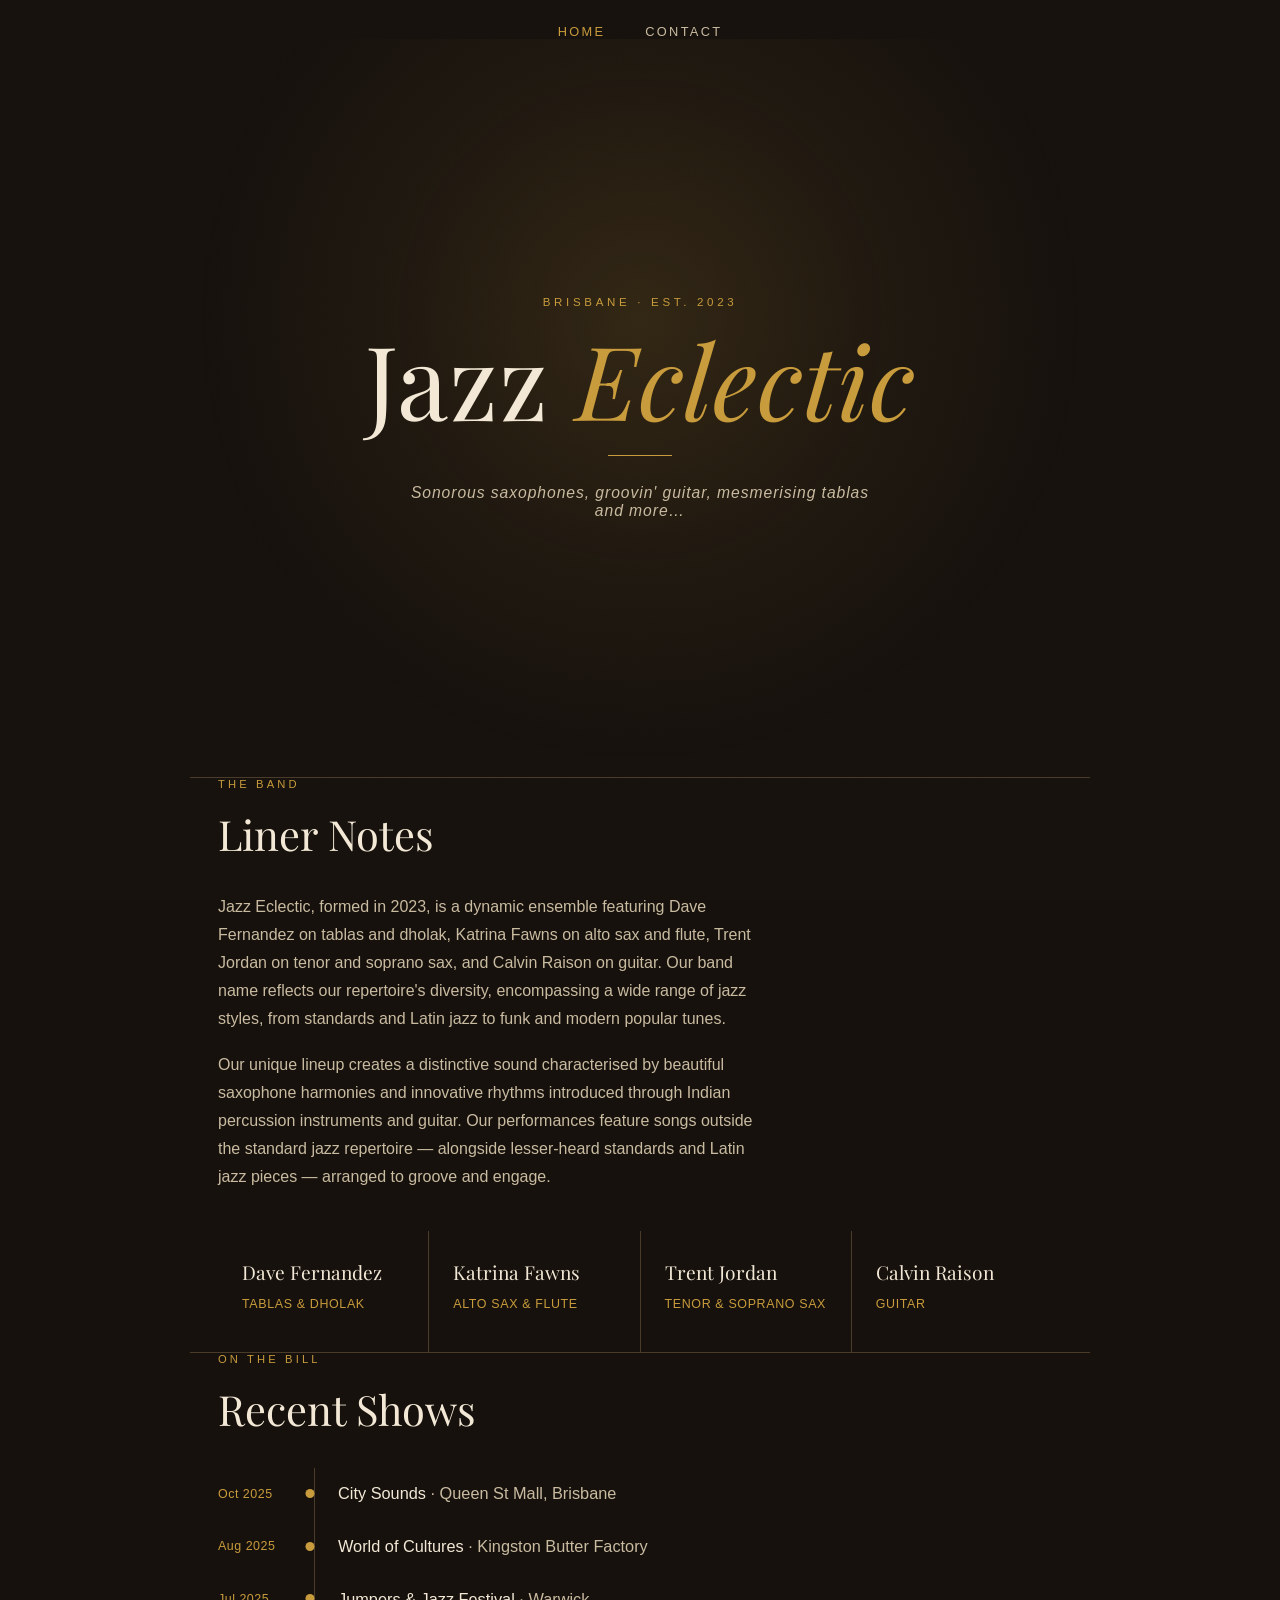
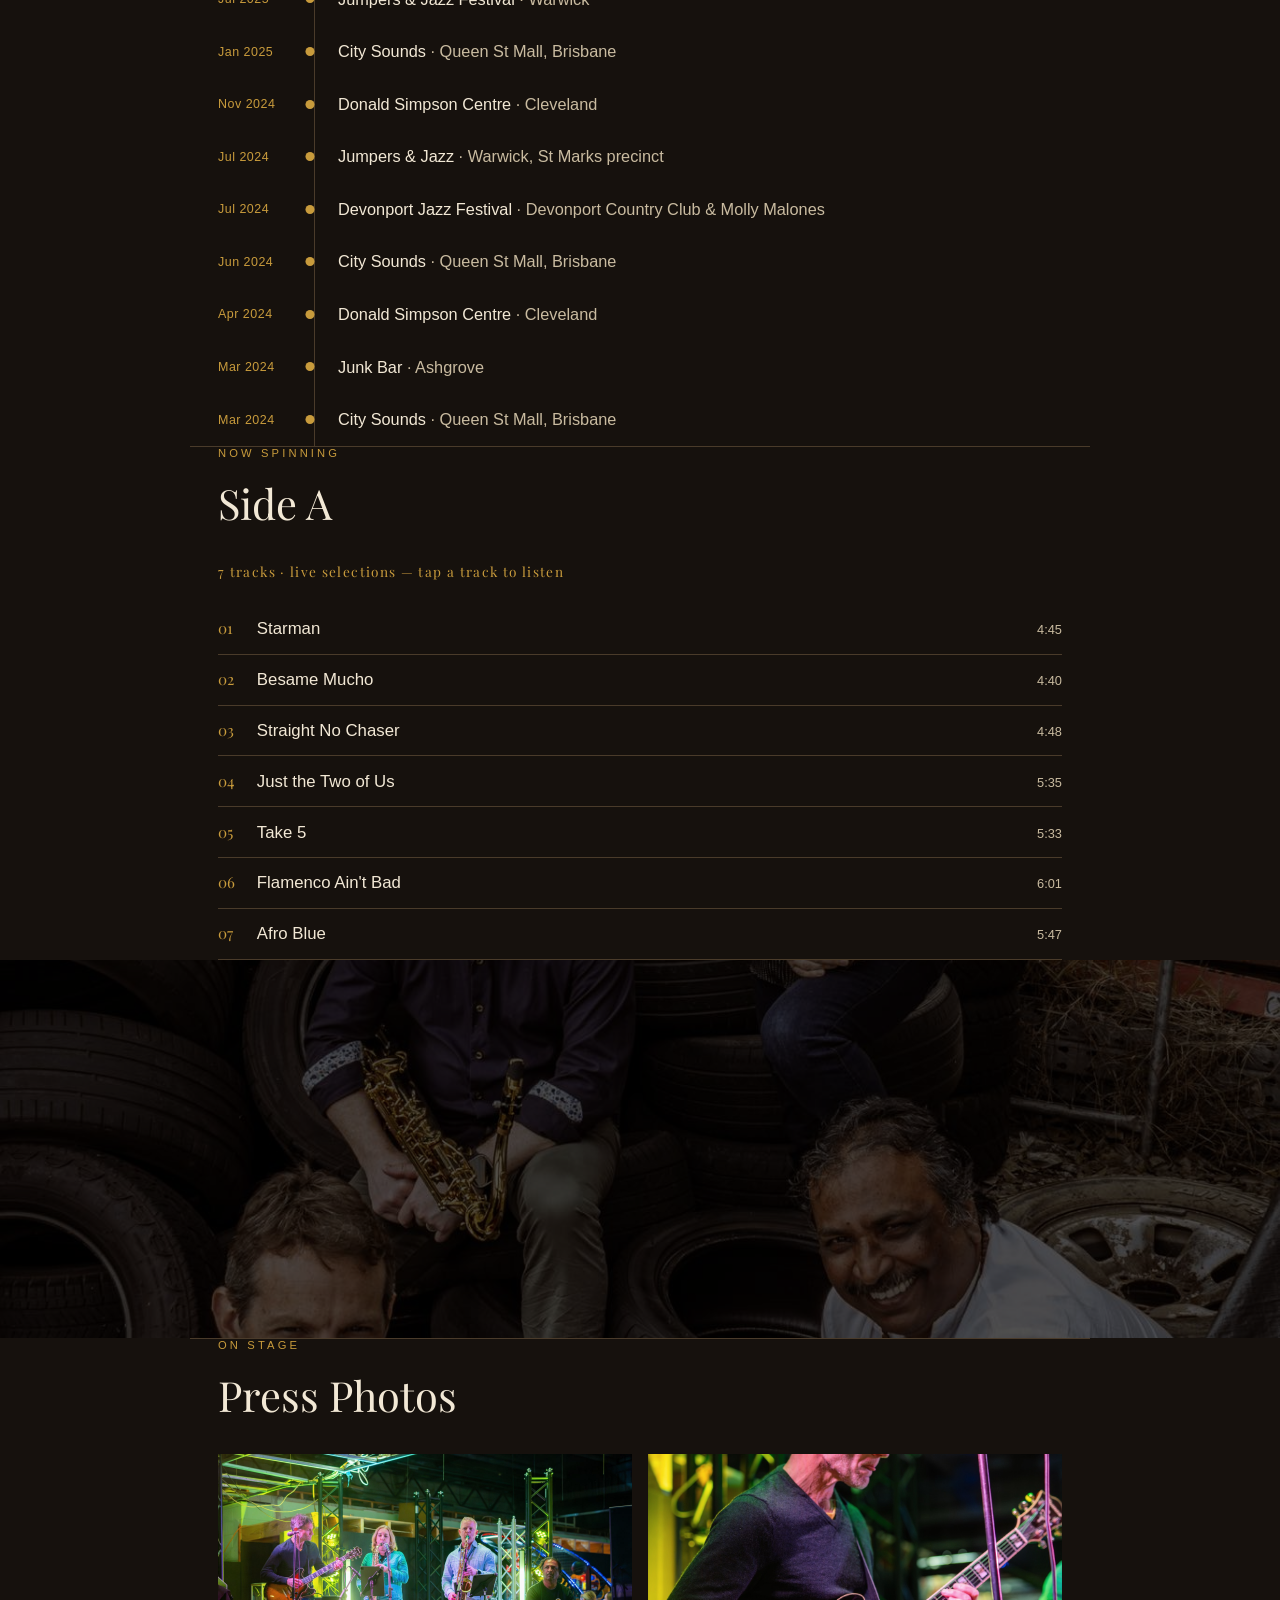
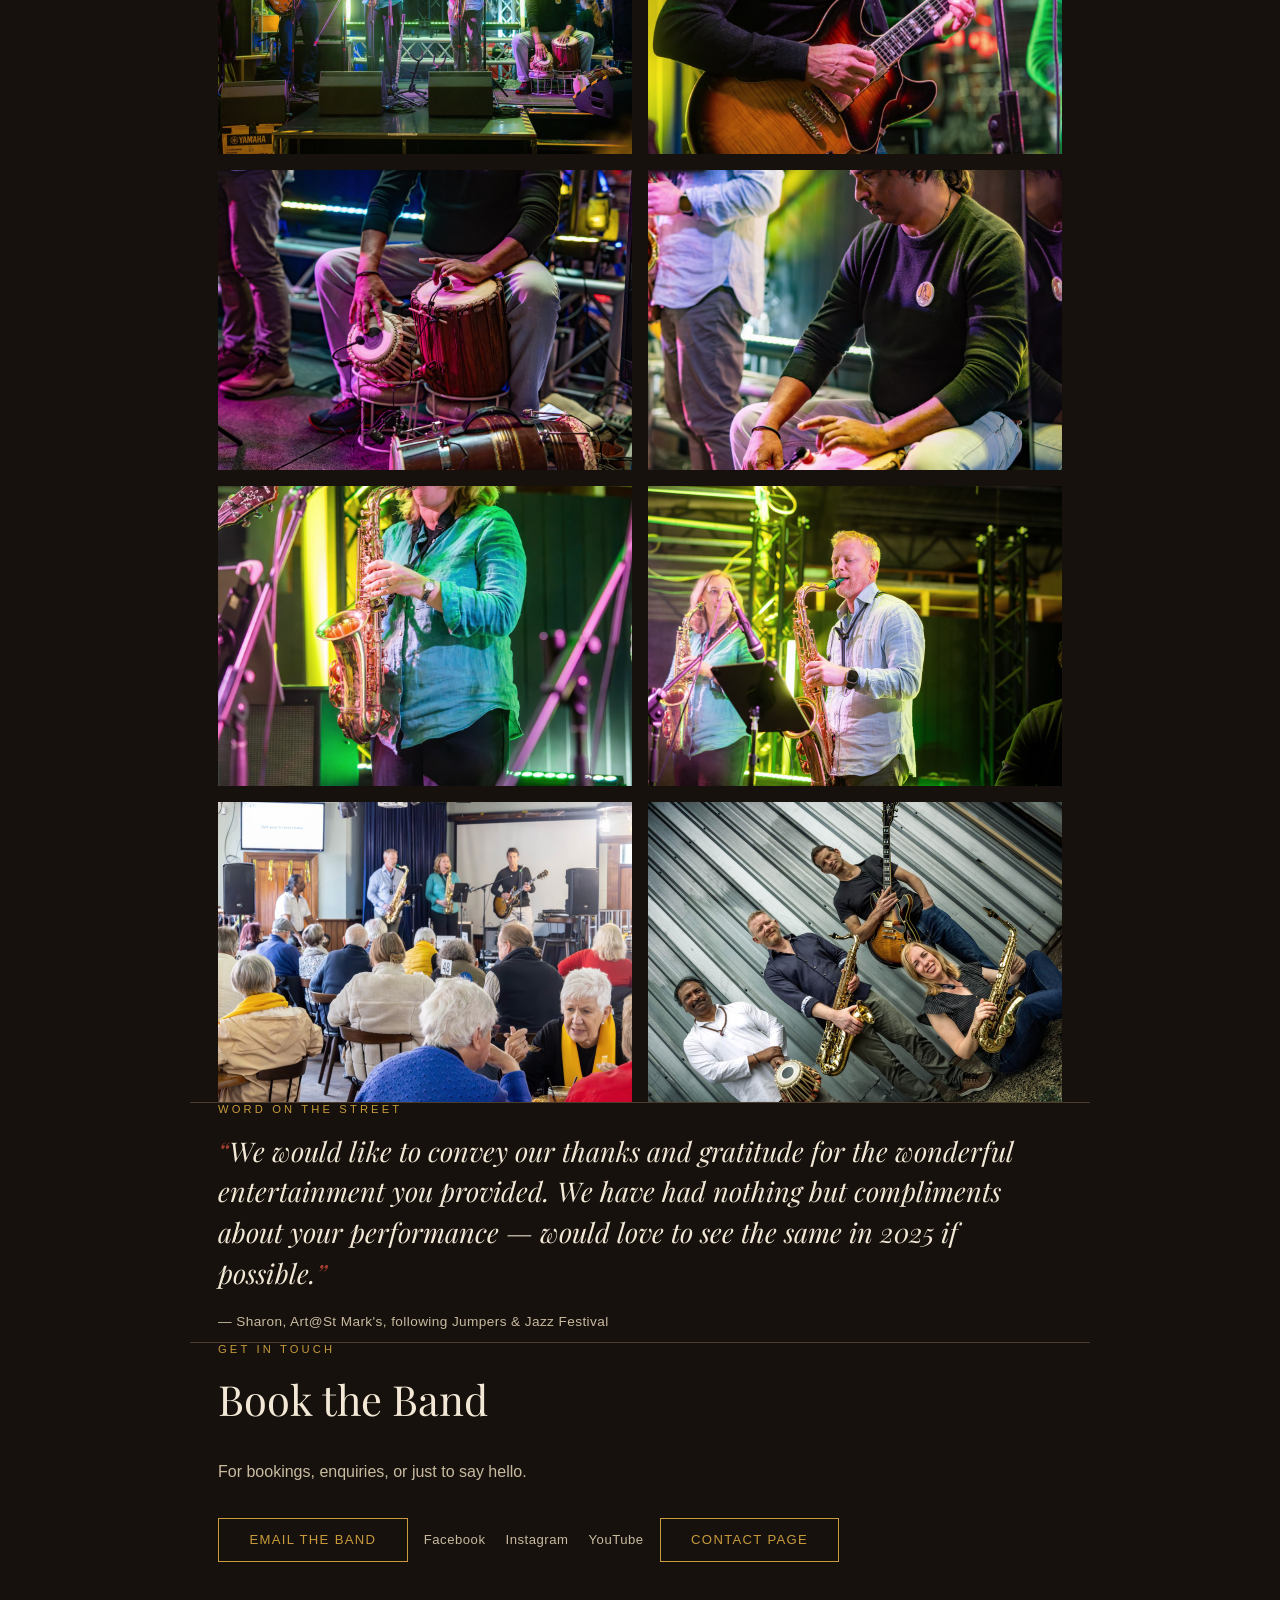
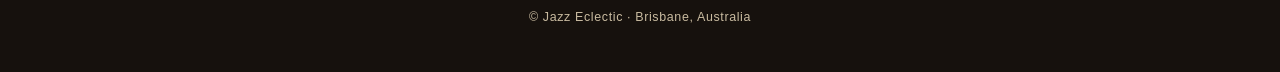
==== index.html @ 42c7739a "feat: meta description, Open Graph, twitter card, MusicGroup JSON-LD" ====
<!DOCTYPE html>
<html lang="en">
<head>
  <meta charset="UTF-8">
  <meta name="viewport" content="width=device-width, initial-scale=1">
  <title>Jazz Eclectic — Brisbane jazz quartet</title>
  <meta name="description" content="Jazz Eclectic is a Brisbane jazz quartet — saxophones, guitar, tablas and dholak — playing standards, Latin jazz, funk and modern tunes. Book the band for your venue or event.">
  <link rel="canonical" href="https://jazzeclectic.com/">
  <meta property="og:type" content="website">
  <meta property="og:site_name" content="Jazz Eclectic">
  <meta property="og:title" content="Jazz Eclectic — Brisbane jazz quartet">
  <meta property="og:description" content="Sonorous saxophones, groovin' guitar, mesmerising tablas and more. Standards, Latin jazz, funk and modern tunes — live in Brisbane.">
  <meta property="og:url" content="https://jazzeclectic.com/">
  <meta property="og:image" content="https://jazzeclectic.com/images/og-image.jpg">
  <meta property="og:image:width" content="1200">
  <meta property="og:image:height" content="630">
  <meta name="twitter:card" content="summary_large_image">
  <link rel="stylesheet" href="css/fonts.css">
  <link rel="stylesheet" href="css/main.css">
  <link rel="icon" href="images/favicon.svg" type="image/svg+xml">
  <script type="application/ld+json">
{
  "@context": "https://schema.org",
  "@type": "MusicGroup",
  "name": "Jazz Eclectic",
  "url": "https://jazzeclectic.com/",
  "image": "https://jazzeclectic.com/images/og-image.jpg",
  "genre": ["Jazz", "Latin Jazz", "Funk"],
  "foundingDate": "2023",
  "foundingLocation": { "@type": "Place", "name": "Brisbane, Australia" },
  "email": "jazzeclectics@gmail.com",
  "member": [
    { "@type": "Person", "name": "Dave Fernandez",  "description": "Tablas and dholak" },
    { "@type": "Person", "name": "Katrina Fawns",   "description": "Alto sax and flute" },
    { "@type": "Person", "name": "Trent Jordan",    "description": "Tenor and soprano sax" },
    { "@type": "Person", "name": "Calvin Raison",   "description": "Guitar" }
  ],
  "sameAs": [
    "https://www.facebook.com/profile.php?id=61551349057664",
    "https://www.youtube.com/@JazzEclectic",
    "https://www.instagram.com/jazzeclecticband"
  ]
}
  </script>
</head>
<body>
<nav class="site-nav" aria-label="Site">
  <a href="/" aria-current="page">Home</a>
  <a href="contact.html">Contact</a>
</nav>
<main class="page">
  <header class="hero">
    <div class="wrap hero-inner">
      <p class="kicker">Brisbane · Est. 2023</p>
      <h1 class="display">Jazz <em>Eclectic</em></h1>
      <div class="hero-rule"></div>
      <p class="hero-sub">Sonorous saxophones, groovin' guitar, mesmerising tablas and more&hellip;</p>
    </div>
  </header>

  <section class="wrap">
    <p class="eyebrow">The Band</p>
    <h2 class="display">Liner Notes</h2>
    <div class="bio">
      <p>Jazz Eclectic, formed in 2023, is a dynamic ensemble featuring Dave Fernandez on tablas and dholak, Katrina Fawns on alto sax and flute, Trent Jordan on tenor and soprano sax, and Calvin Raison on guitar. Our band name reflects our repertoire's diversity, encompassing a wide range of jazz styles, from standards and Latin jazz to funk and modern popular tunes.</p>
      <p>Our unique lineup creates a distinctive sound characterised by beautiful saxophone harmonies and innovative rhythms introduced through Indian percussion instruments and guitar. Our performances feature songs outside the standard jazz repertoire &mdash; alongside lesser-heard standards and Latin jazz pieces &mdash; arranged to groove and engage.</p>
    </div>
    <div class="members">
      <div class="member"><p class="name">Dave Fernandez</p><p class="inst">Tablas &amp; Dholak</p></div>
      <div class="member"><p class="name">Katrina Fawns</p><p class="inst">Alto Sax &amp; Flute</p></div>
      <div class="member"><p class="name">Trent Jordan</p><p class="inst">Tenor &amp; Soprano Sax</p></div>
      <div class="member"><p class="name">Calvin Raison</p><p class="inst">Guitar</p></div>
    </div>
  </section>

  <section class="wrap">
    <p class="eyebrow">On the Bill</p>
    <h2 class="display">Recent Shows</h2>
    <ul class="bill">
      <li><span class="when">Oct 2025</span><span class="what">City Sounds <span class="venue">&middot; Queen St Mall, Brisbane</span></span></li>
      <li><span class="when">Aug 2025</span><span class="what">World of Cultures <span class="venue">&middot; Kingston Butter Factory</span></span></li>
      <li><span class="when">Jul 2025</span><span class="what">Jumpers &amp; Jazz Festival <span class="venue">&middot; Warwick</span></span></li>
      <li><span class="when">Jan 2025</span><span class="what">City Sounds <span class="venue">&middot; Queen St Mall, Brisbane</span></span></li>
      <li><span class="when">Nov 2024</span><span class="what">Donald Simpson Centre <span class="venue">&middot; Cleveland</span></span></li>
      <li><span class="when">Jul 2024</span><span class="what">Jumpers &amp; Jazz <span class="venue">&middot; Warwick, St Marks precinct</span></span></li>
      <li><span class="when">Jul 2024</span><span class="what">Devonport Jazz Festival <span class="venue">&middot; Devonport Country Club &amp; Molly Malones</span></span></li>
      <li><span class="when">Jun 2024</span><span class="what">City Sounds <span class="venue">&middot; Queen St Mall, Brisbane</span></span></li>
      <li><span class="when">Apr 2024</span><span class="what">Donald Simpson Centre <span class="venue">&middot; Cleveland</span></span></li>
      <li><span class="when">Mar 2024</span><span class="what">Junk Bar <span class="venue">&middot; Ashgrove</span></span></li>
      <li><span class="when">Mar 2024</span><span class="what">City Sounds <span class="venue">&middot; Queen St Mall, Brisbane</span></span></li>
    </ul>
  </section>

  <section class="wrap" id="music">
    <p class="eyebrow">Now Spinning</p>
    <h2 class="display">Side A</h2>
    <p class="side">7 tracks · live selections — tap a track to listen</p>
    <ul class="tracks" id="tracklist">
      <li tabindex="0" role="button" data-src="music/Jazz Eclectic - Starman.mp3"><span class="num">01</span><span class="title">Starman</span><span class="time">4:45</span><span class="progress"></span></li>
      <li tabindex="0" role="button" data-src="music/Jazz Eclectic - Besame Mucho.mp3"><span class="num">02</span><span class="title">Besame Mucho</span><span class="time">4:40</span><span class="progress"></span></li>
      <li tabindex="0" role="button" data-src="music/Jazz Eclectic - Straight No Chaser.mp3"><span class="num">03</span><span class="title">Straight No Chaser</span><span class="time">4:48</span><span class="progress"></span></li>
      <li tabindex="0" role="button" data-src="music/Jazz Eclectic - Just the Two of Us.mp3"><span class="num">04</span><span class="title">Just the Two of Us</span><span class="time">5:35</span><span class="progress"></span></li>
      <li tabindex="0" role="button" data-src="music/Jazz Eclectic - Take 5.mp3"><span class="num">05</span><span class="title">Take 5</span><span class="time">5:33</span><span class="progress"></span></li>
      <li tabindex="0" role="button" data-src="music/Jazz Eclectic - Flamenco Ain't Bad.mp3"><span class="num">06</span><span class="title">Flamenco Ain't Bad</span><span class="time">6:01</span><span class="progress"></span></li>
      <li tabindex="0" role="button" data-src="music/Jazz Eclectic - Afro Blue.mp3"><span class="num">07</span><span class="title">Afro Blue</span><span class="time">5:47</span><span class="progress"></span></li>
    </ul>
    <audio id="player" preload="none"></audio>
  </section>

  <div class="divider-photo" role="presentation">
    <img src="images/divider-epk.jpg" alt="" loading="lazy">
  </div>

  <section class="wrap">
    <p class="eyebrow">On Stage</p>
    <h2 class="display">Press Photos</h2>
    <div class="gallery">
      <img src="images/gallery-01.jpg" alt="Jazz Eclectic performing at the Devonport Jazz Festival, 2024" loading="lazy">
      <img src="images/gallery-02.jpg" alt="Katrina Fawns playing alto sax on stage at the Devonport Jazz Festival, 2024" loading="lazy">
      <img src="images/gallery-03.jpg" alt="Trent Jordan playing tenor sax on stage at the Devonport Jazz Festival, 2024" loading="lazy">
      <img src="images/gallery-04.jpg" alt="Calvin Raison playing guitar on stage at the Devonport Jazz Festival, 2024" loading="lazy">
      <img src="images/gallery-05.jpg" alt="Dave Fernandez playing tablas on stage at the Devonport Jazz Festival, 2024" loading="lazy">
      <img src="images/gallery-06.jpg" alt="Jazz Eclectic performing together at the Devonport Jazz Festival, 2024" loading="lazy">
      <img src="images/gallery-07.jpg" alt="Jazz Eclectic performing live, August 2024" loading="lazy">
      <img src="images/gallery-08.jpg" alt="Jazz Eclectic band portrait — Dave Fernandez, Katrina Fawns, Trent Jordan and Calvin Raison" loading="lazy">
    </div>
  </section>

  <section class="wrap">
    <p class="eyebrow">Word on the Street</p>
    <blockquote>We would like to convey our thanks and gratitude for the wonderful entertainment you provided. We have had nothing but compliments about your performance &mdash; would love to see the same in 2025 if possible.</blockquote>
    <p class="attrib">&mdash; Sharon, Art&#64;St Mark's, following Jumpers &amp; Jazz Festival</p>
  </section>

  <section class="wrap">
    <p class="eyebrow">Get in Touch</p>
    <h2 class="display">Book the Band</h2>
    <p style="color:var(--ink-dim); max-width:40ch; line-height:1.7;">For bookings, enquiries, or just to say hello.</p>
    <div class="cta-row">
      <a class="btn" href="mailto:jazzeclectics@gmail.com">Email the Band</a>
      <div class="social">
        <a href="https://www.facebook.com/profile.php?id=61551349057664">Facebook</a><a href="https://www.instagram.com/jazzeclecticband">Instagram</a><a href="https://www.youtube.com/@JazzEclectic">YouTube</a>
      </div>
      <a class="btn" href="contact.html">Contact Page</a>
    </div>
  </section>

  <footer>&copy; Jazz Eclectic &middot; Brisbane, Australia</footer>
</main>
<script src="js/player.js" defer></script>
</body>
</html>
---- css/fonts.css ----
@font-face {
  font-family: "Playfair Display";
  src: url("../fonts/playfair-display-v37-latin-regular.woff2") format("woff2");
  font-weight: 400; font-style: normal; font-display: swap;
}
@font-face {
  font-family: "Playfair Display";
  src: url("../fonts/playfair-display-v37-latin-italic.woff2") format("woff2");
  font-weight: 400; font-style: italic; font-display: swap;
}
@font-face {
  font-family: "Playfair Display";
  src: url("../fonts/playfair-display-v37-latin-700.woff2") format("woff2");
  font-weight: 700; font-style: normal; font-display: swap;
}
---- css/main.css ----
/* ===================================================================
   Jazz Eclectic — "Late Set" base stylesheet
   Ported from _reference/late-set-concept.html (the .c1 concept).
   This site IS the design — no wrapper class, styled at body level.
   =================================================================== */

/* base reset (required for the ported grid/image components below) */
*, *::before, *::after { box-sizing: border-box; }
html, body { margin: 0; padding: 0; }
a { color: inherit; }
img, svg { max-width: 100%; display: block; }

:root {
  --bg: #16110D;
  --bg-raised: #201810;
  --ink: #F2E8D5;
  --ink-dim: #C9BBA0;
  --gold: #C89B3C;
  --rust: #A23E2F;
  --line: #4A3B2A;
}

body {
  background: var(--bg);
  color: var(--ink);
  font-family: Optima, Candara, "Gill Sans", "Segoe UI", sans-serif;
  position: relative;
}

.display {
  font-family: "Playfair Display", Didot, "Bodoni MT", Georgia, serif;
}

body::before {
  /* film grain */
  content: ""; position: fixed; inset: 0; pointer-events: none; z-index: 1;
  opacity: 0.05; mix-blend-mode: overlay;
  background-image: url("data:image/svg+xml,%3Csvg xmlns='http://www.w3.org/2000/svg' width='120' height='120'%3E%3Cfilter id='n'%3E%3CfeTurbulence type='fractalNoise' baseFrequency='0.9' numOctaves='2' stitchTiles='stitch'/%3E%3C/filter%3E%3Crect width='100%25' height='100%25' filter='url(%23n)'/%3E%3C/svg%3E");
}

.page { position: relative; z-index: 2; }

.wrap { max-width: 900px; margin: 0 auto; padding: 0 1.75rem; position: relative; z-index: 2; }
.hero {
  min-height: 82vh; display: flex; flex-direction: column; justify-content: center;
  position: relative; overflow: hidden;
  text-align: center;
}
.hero::before {
  content: ""; position: absolute; left: 50%; top: 38%; width: 900px; height: 900px;
  transform: translate(-50%, -50%);
  background: radial-gradient(circle, rgba(200,155,60,0.16) 0%, rgba(200,155,60,0.05) 40%, transparent 70%);
  z-index: 0;
}
.hero-inner { position: relative; z-index: 1; }
.kicker {
  font-size: 0.72rem; letter-spacing: 0.32em; text-transform: uppercase;
  color: var(--gold); margin: 0 0 1.4rem;
}
.hero h1 {
  font-size: clamp(3.2rem, 10vw, 6.4rem);
  line-height: 0.95; margin: 0; font-weight: 400;
  letter-spacing: 0.01em;
  text-wrap: balance;
}
.hero h1 em { font-style: italic; color: var(--gold); }
.hero-rule {
  width: 64px; height: 1px; background: var(--gold); margin: 1.75rem auto;
}
.hero-sub {
  font-size: 0.98rem; letter-spacing: 0.06em; color: var(--ink-dim);
  max-width: 30em; margin: 0 auto; font-style: italic;
}
section { padding: 5rem 0; border-top: 1px solid var(--line); }
.eyebrow {
  font-size: 0.7rem; letter-spacing: 0.28em; text-transform: uppercase; color: var(--gold);
  margin: 0 0 1rem;
}
h2.display { font-size: clamp(1.8rem, 4vw, 2.6rem); margin: 0 0 2rem; font-weight: 400; }
.bio-grid { display: grid; grid-template-columns: 1fr; gap: 2rem; }
.bio p { line-height: 1.75; color: var(--ink-dim); font-size: 1rem; max-width: 62ch; }
.bio p + p { margin-top: 1.1rem; }
.members { display: grid; grid-template-columns: repeat(auto-fit, minmax(190px, 1fr)); gap: 1px; background: var(--line); margin-top: 2.5rem; }
.member { background: var(--bg); padding: 1.75rem 1.5rem; }
.member .name { font-family: "Playfair Display", Didot, "Bodoni MT", Georgia, serif; font-size: 1.2rem; margin: 0 0 0.3rem; }
.member .inst { font-size: 0.78rem; letter-spacing: 0.05em; color: var(--gold); text-transform: uppercase; }
.bill { list-style: none; margin: 0; padding: 0; position: relative; }
.bill::before { content: ""; position: absolute; left: 96px; top: 0; bottom: 0; width: 1px; background: var(--line); }
.bill li { display: grid; grid-template-columns: 96px 1fr; gap: 1.5rem; padding: 1.05rem 0; position: relative; }
.bill .when { font-size: 0.78rem; color: var(--gold); letter-spacing: 0.04em; padding-top: 0.15rem; }
.bill .when::after { content: ""; position: absolute; left: 92px; top: 1.35rem; width: 9px; height: 9px; border-radius: 50%; background: var(--gold); transform: translateX(-50%); }
.bill .what { font-size: 1.02rem; }
.bill .what .venue { color: var(--ink-dim); }
.side { color: var(--gold); font-family: "Playfair Display", Didot, "Bodoni MT", Georgia, serif; font-size: 0.85rem; letter-spacing: 0.1em; margin: 0 0 1.5rem; }
.tracks { list-style: none; margin: 0; padding: 0; }
.tracks li {
  display: flex; align-items: baseline; gap: 1.1rem;
  padding: 0.9rem 0; border-bottom: 1px solid var(--line);
  font-size: 1.05rem;
}
.tracks .num { font-family: "Playfair Display", Didot, "Bodoni MT", Georgia, serif; color: var(--gold); font-size: 0.95rem; width: 1.4em; }
blockquote {
  margin: 0; font-family: "Playfair Display", Didot, "Bodoni MT", Georgia, serif; font-size: clamp(1.3rem, 3vw, 1.7rem);
  line-height: 1.5; font-style: italic; max-width: 34em;
}
blockquote::before { content: "\201C"; color: var(--rust); }
blockquote::after { content: "\201D"; color: var(--rust); }
.attrib { margin-top: 1.25rem; font-size: 0.85rem; color: var(--ink-dim); font-style: normal; letter-spacing: 0.03em; }
.cta-row { display: flex; flex-wrap: wrap; gap: 1rem; align-items: center; margin-top: 2rem; }
.btn {
  display: inline-block; padding: 0.85rem 1.9rem; border: 1px solid var(--gold); color: var(--gold);
  text-decoration: none; font-size: 0.82rem; letter-spacing: 0.1em; text-transform: uppercase;
  transition: background 0.15s ease, color 0.15s ease;
  background: none; cursor: pointer;
}
.btn:hover { background: var(--gold); color: var(--bg); }
.social { display: flex; gap: 1.25rem; }
.social a { color: var(--ink-dim); font-size: 0.82rem; text-decoration: none; letter-spacing: 0.04em; }
.social a:hover { color: var(--gold); }
footer { padding: 3rem 0; text-align: center; color: var(--ink-dim); font-size: 0.78rem; letter-spacing: 0.05em; }

/* site nav (both pages) */
.site-nav { display: flex; justify-content: center; gap: 2.5rem; padding: 1.5rem 0 0; position: relative; z-index: 3; }
.site-nav a { color: var(--ink-dim); text-decoration: none; font-size: 0.8rem; letter-spacing: 0.18em; text-transform: uppercase; }
.site-nav a:hover, .site-nav a[aria-current="page"] { color: var(--gold); }

/* photo gallery */
.gallery { display: grid; grid-template-columns: repeat(auto-fill, minmax(280px, 1fr)); gap: 1rem; }
.gallery img { width: 100%; height: 300px; object-fit: cover; display: block; filter: saturate(0.9); transition: filter 0.2s ease; }
.gallery img:hover { filter: saturate(1.05); }

/* full-bleed darkened divider photo */
.divider-photo { position: relative; height: 42vh; min-height: 280px; overflow: hidden; }
.divider-photo img { width: 100%; height: 100%; object-fit: cover; filter: brightness(0.32) saturate(0.85); }

/* audio player states (used by js/player.js) */
.tracks li { cursor: pointer; position: relative; }
.tracks li:focus-visible { outline: 2px solid var(--gold); outline-offset: 2px; }
.tracks li.playing { color: var(--gold); }
.tracks li .progress { position: absolute; left: 0; bottom: -1px; height: 1px; background: var(--gold); width: 0; }
.tracks li .time { margin-left: auto; font-size: 0.8rem; color: var(--ink-dim); }

/* forms (contact page) */
.form-grid { display: grid; gap: 1rem; max-width: 34rem; }
.form-grid label { font-size: 0.72rem; letter-spacing: 0.2em; text-transform: uppercase; color: var(--gold); display: block; margin-bottom: 0.4rem; }
.form-grid input, .form-grid textarea {
  width: 100%; background: var(--bg-raised); border: 1px solid var(--line); color: var(--ink);
  padding: 0.8rem 1rem; font-family: inherit; font-size: 1rem;
}
.form-grid input:focus, .form-grid textarea:focus { outline: 2px solid var(--gold); outline-offset: 1px; border-color: var(--gold); }
.hidden { display: none !important; }

/* responsive: bill collapses under 480px */
@media (max-width: 480px) {
  .bill::before { display: none; }
  .bill li { grid-template-columns: 1fr; gap: 0.15rem; }
  .bill .when::after { display: none; }
}

/* reduced motion + focus floor */
@media (prefers-reduced-motion: reduce) { * { animation: none !important; transition: none !important; } }
a:focus-visible, button:focus-visible { outline: 2px solid var(--gold); outline-offset: 2px; }
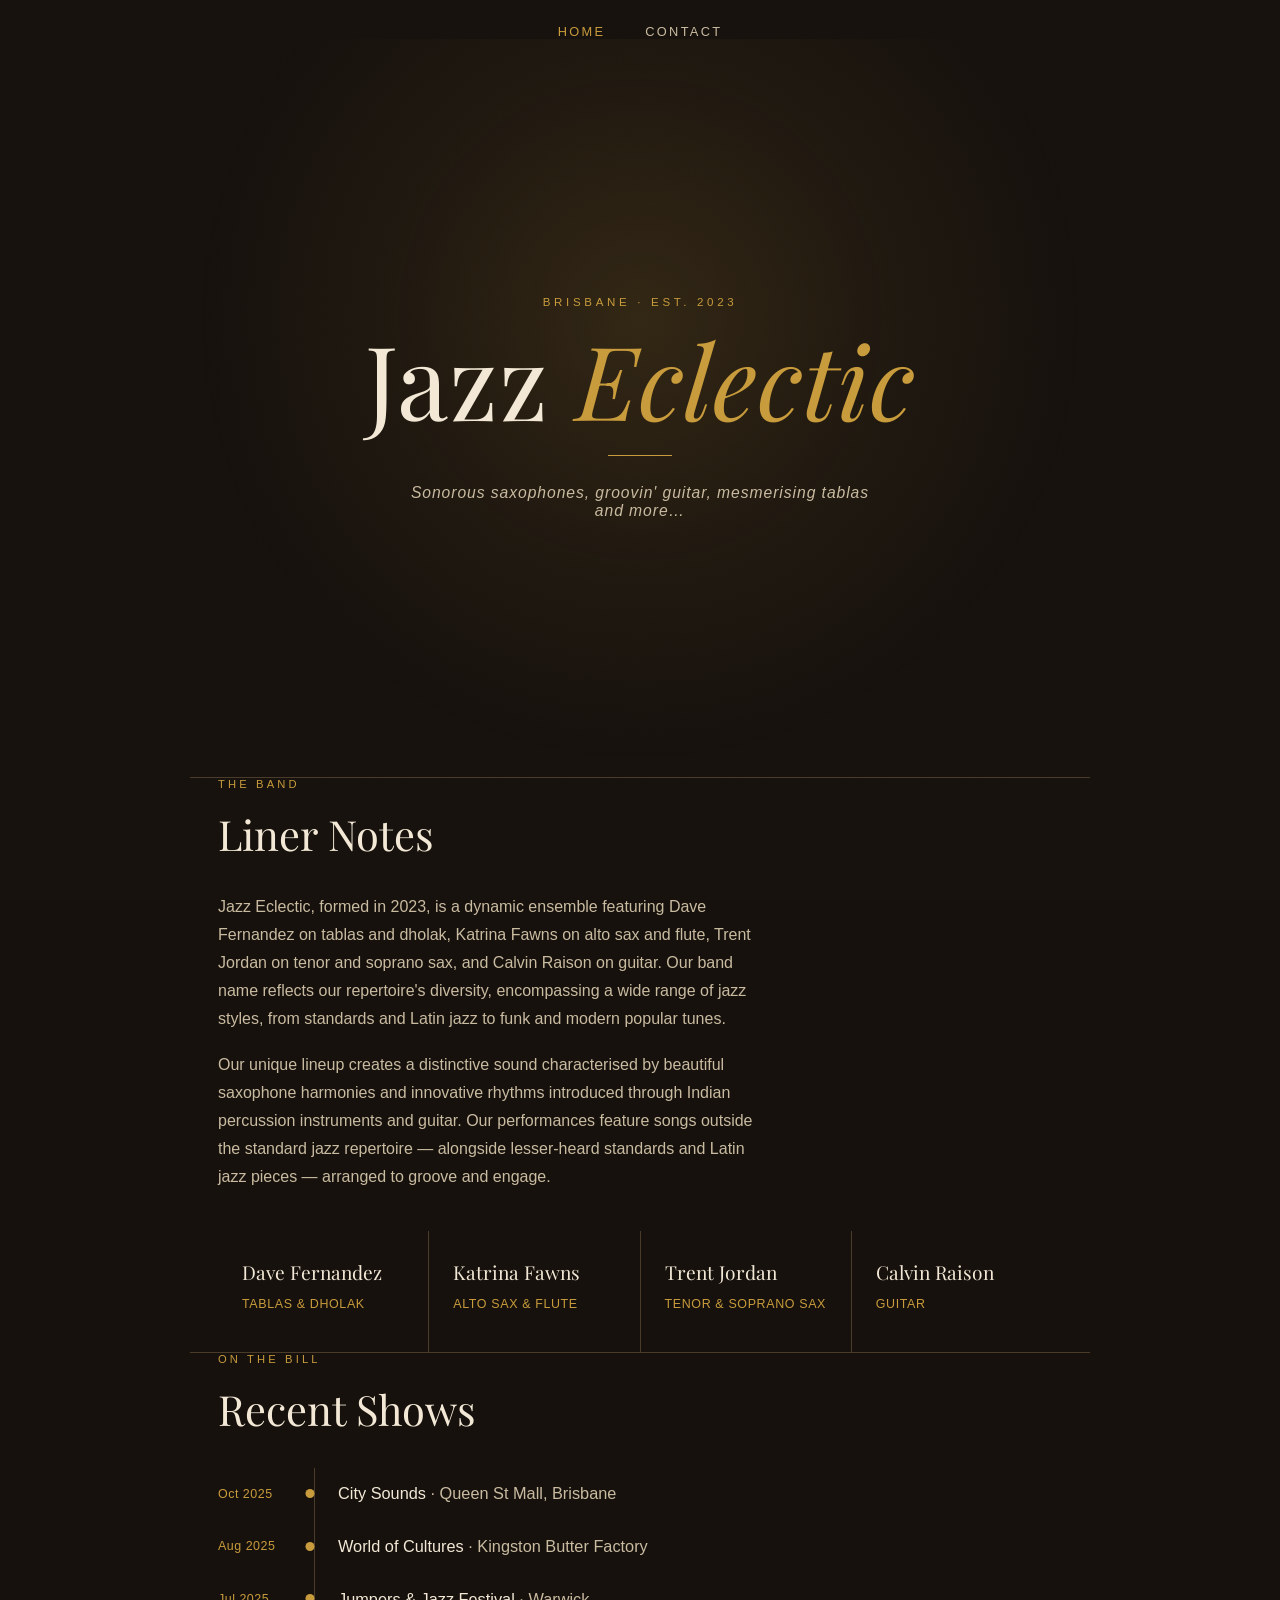
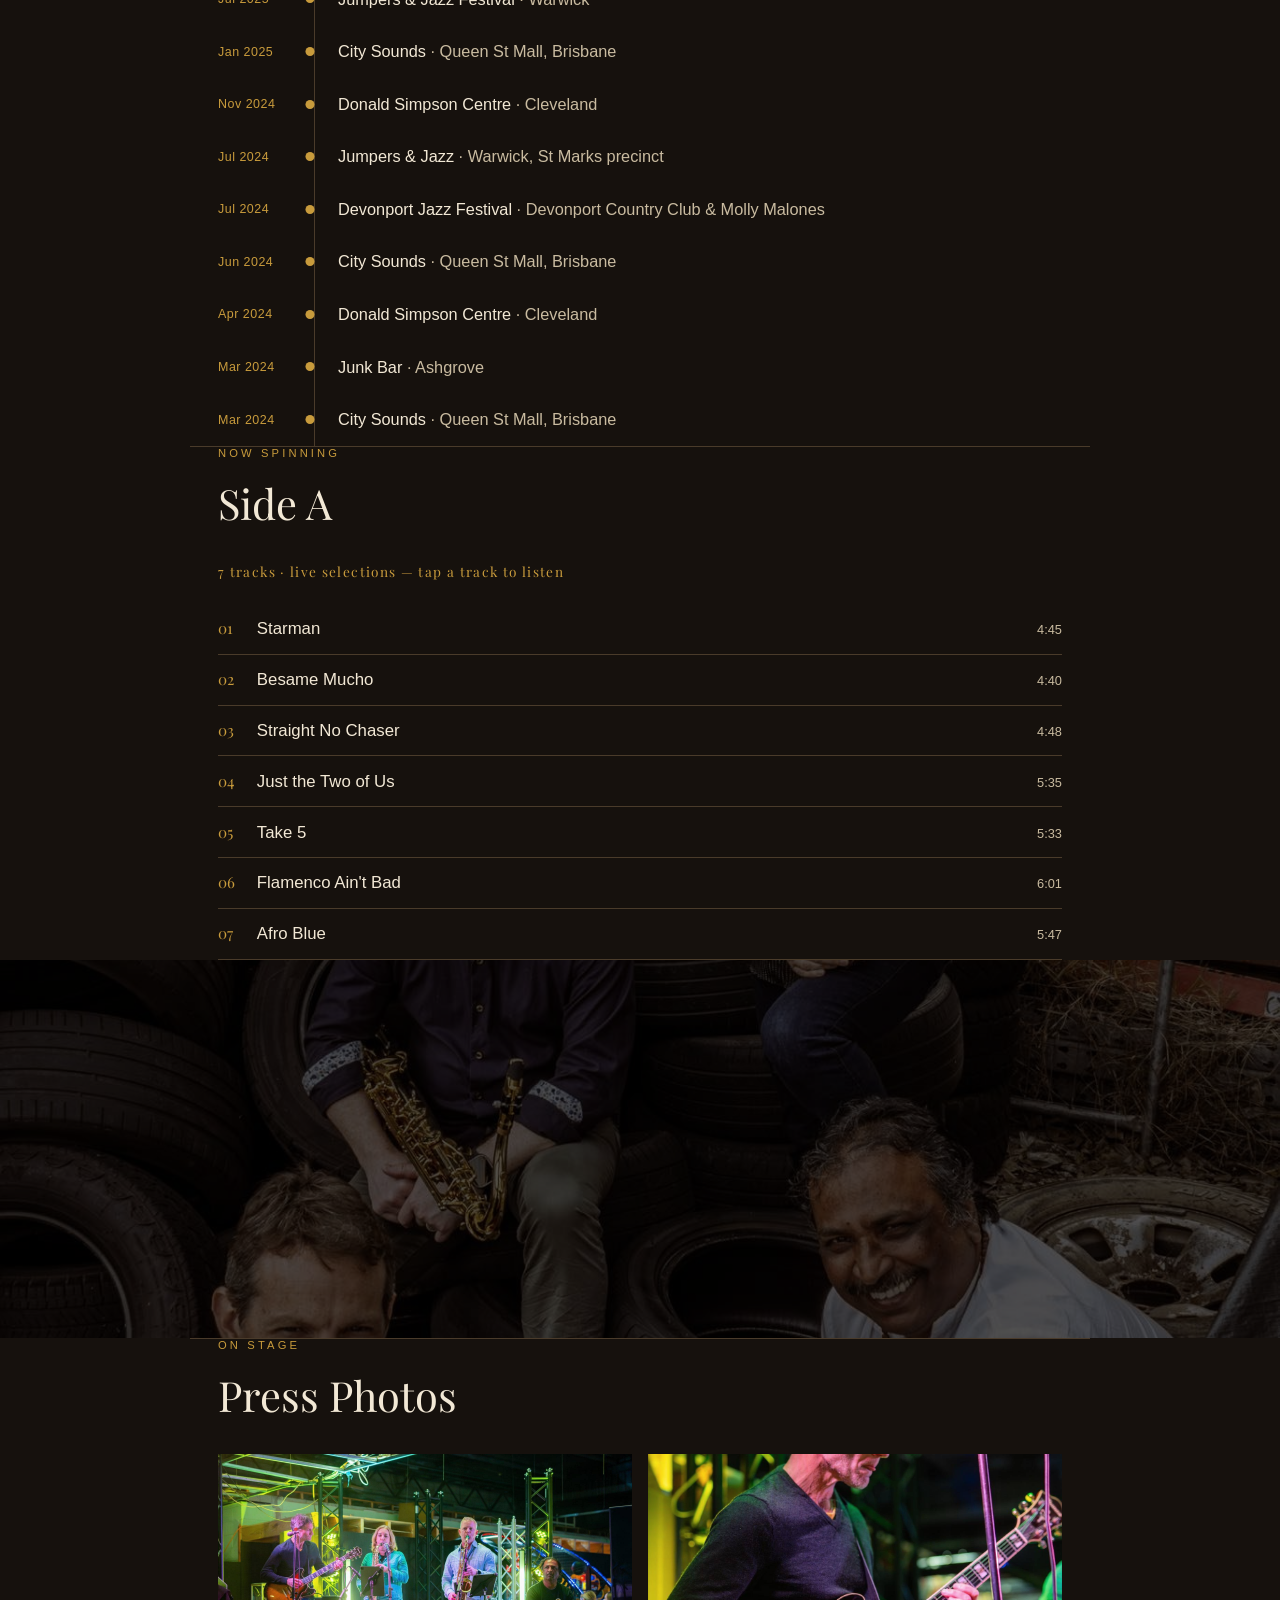
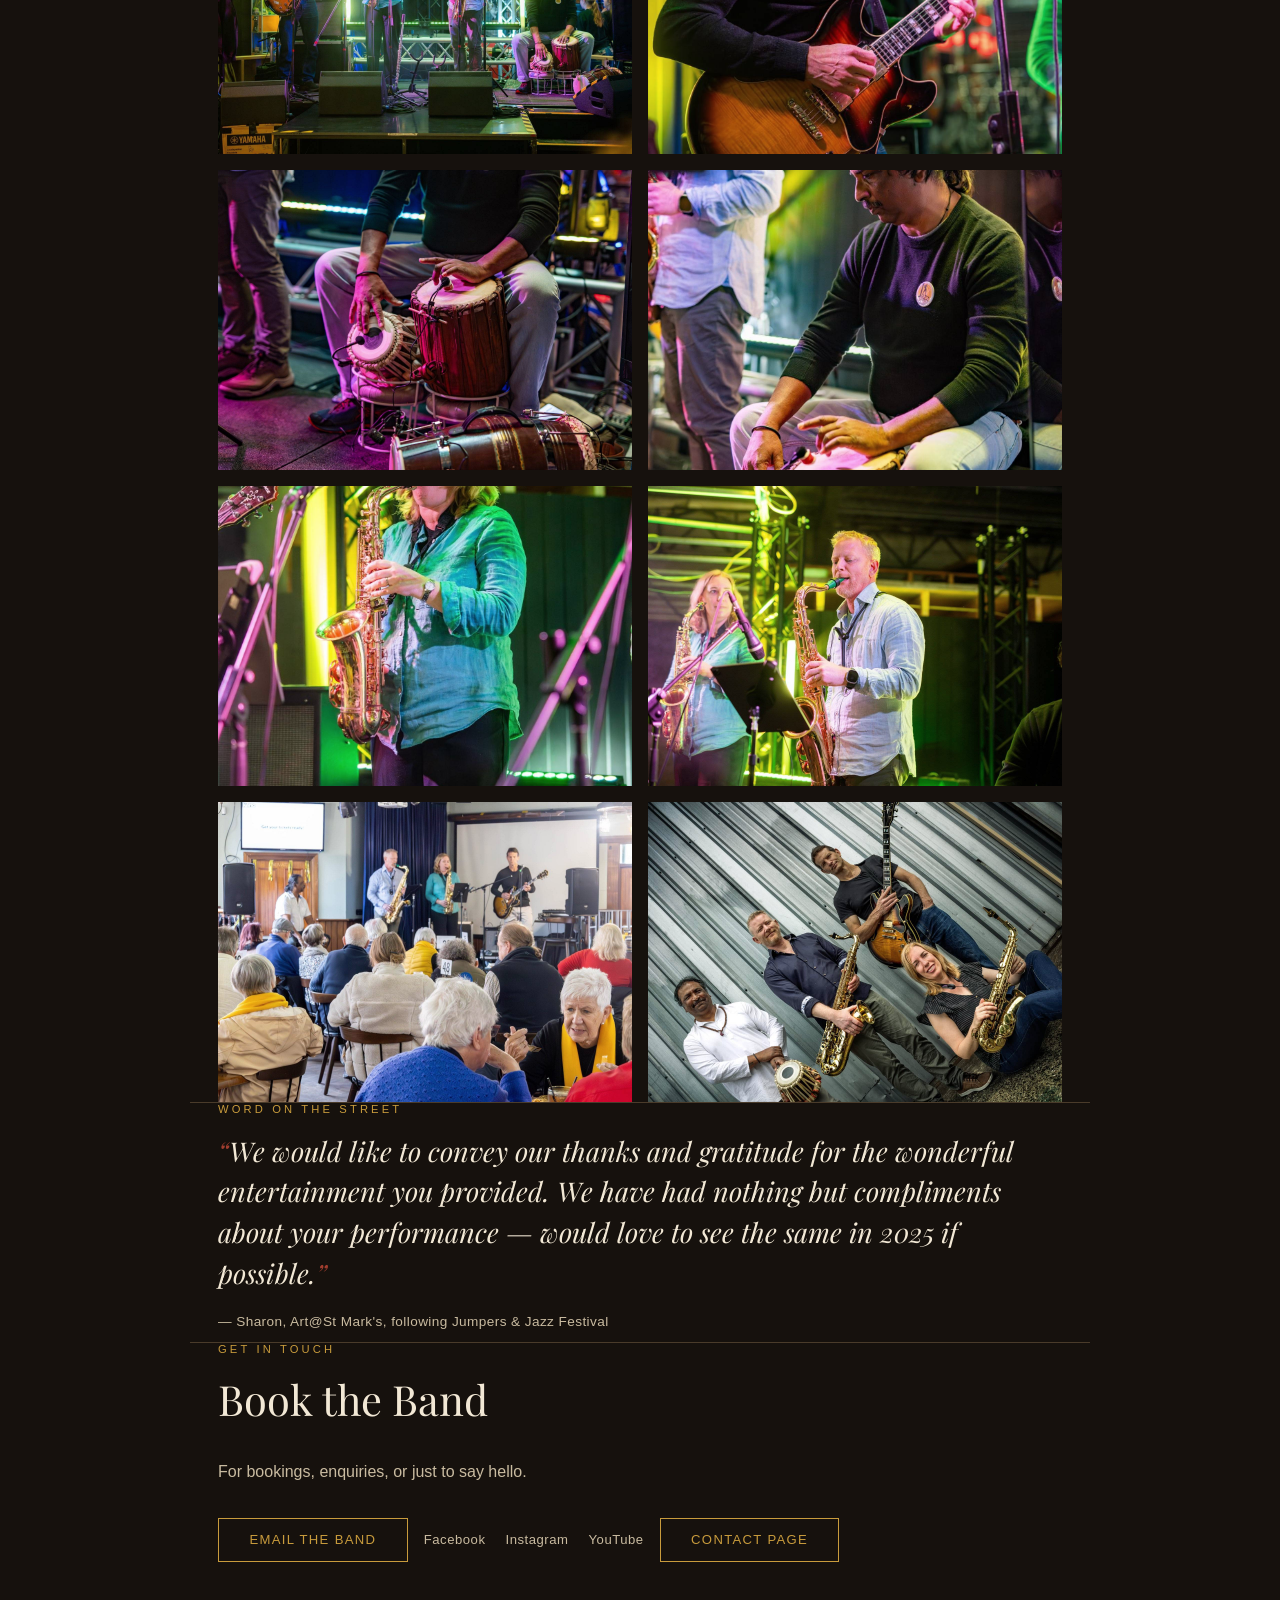
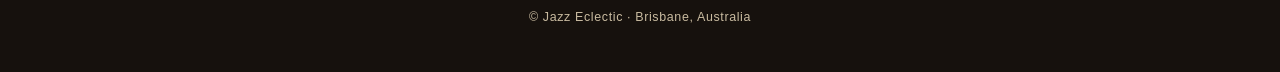
==== commit 623ad00b: "fix: address review findings (page weight, aria-pressed) - Recompress divider + 8 gallery images (PI" ====
--- a/index.html
+++ b/index.html
@@ -96,13 +96,13 @@
     <h2 class="display">Side A</h2>
     <p class="side">7 tracks · live selections — tap a track to listen</p>
     <ul class="tracks" id="tracklist">
-      <li tabindex="0" role="button" data-src="music/Jazz Eclectic - Starman.mp3"><span class="num">01</span><span class="title">Starman</span><span class="time">4:45</span><span class="progress"></span></li>
-      <li tabindex="0" role="button" data-src="music/Jazz Eclectic - Besame Mucho.mp3"><span class="num">02</span><span class="title">Besame Mucho</span><span class="time">4:40</span><span class="progress"></span></li>
-      <li tabindex="0" role="button" data-src="music/Jazz Eclectic - Straight No Chaser.mp3"><span class="num">03</span><span class="title">Straight No Chaser</span><span class="time">4:48</span><span class="progress"></span></li>
-      <li tabindex="0" role="button" data-src="music/Jazz Eclectic - Just the Two of Us.mp3"><span class="num">04</span><span class="title">Just the Two of Us</span><span class="time">5:35</span><span class="progress"></span></li>
-      <li tabindex="0" role="button" data-src="music/Jazz Eclectic - Take 5.mp3"><span class="num">05</span><span class="title">Take 5</span><span class="time">5:33</span><span class="progress"></span></li>
-      <li tabindex="0" role="button" data-src="music/Jazz Eclectic - Flamenco Ain't Bad.mp3"><span class="num">06</span><span class="title">Flamenco Ain't Bad</span><span class="time">6:01</span><span class="progress"></span></li>
-      <li tabindex="0" role="button" data-src="music/Jazz Eclectic - Afro Blue.mp3"><span class="num">07</span><span class="title">Afro Blue</span><span class="time">5:47</span><span class="progress"></span></li>
+      <li tabindex="0" role="button" aria-pressed="false" data-src="music/Jazz Eclectic - Starman.mp3"><span class="num">01</span><span class="title">Starman</span><span class="time">4:45</span><span class="progress"></span></li>
+      <li tabindex="0" role="button" aria-pressed="false" data-src="music/Jazz Eclectic - Besame Mucho.mp3"><span class="num">02</span><span class="title">Besame Mucho</span><span class="time">4:40</span><span class="progress"></span></li>
+      <li tabindex="0" role="button" aria-pressed="false" data-src="music/Jazz Eclectic - Straight No Chaser.mp3"><span class="num">03</span><span class="title">Straight No Chaser</span><span class="time">4:48</span><span class="progress"></span></li>
+      <li tabindex="0" role="button" aria-pressed="false" data-src="music/Jazz Eclectic - Just the Two of Us.mp3"><span class="num">04</span><span class="title">Just the Two of Us</span><span class="time">5:35</span><span class="progress"></span></li>
+      <li tabindex="0" role="button" aria-pressed="false" data-src="music/Jazz Eclectic - Take 5.mp3"><span class="num">05</span><span class="title">Take 5</span><span class="time">5:33</span><span class="progress"></span></li>
+      <li tabindex="0" role="button" aria-pressed="false" data-src="music/Jazz Eclectic - Flamenco Ain't Bad.mp3"><span class="num">06</span><span class="title">Flamenco Ain't Bad</span><span class="time">6:01</span><span class="progress"></span></li>
+      <li tabindex="0" role="button" aria-pressed="false" data-src="music/Jazz Eclectic - Afro Blue.mp3"><span class="num">07</span><span class="title">Afro Blue</span><span class="time">5:47</span><span class="progress"></span></li>
     </ul>
     <audio id="player" preload="none"></audio>
   </section>
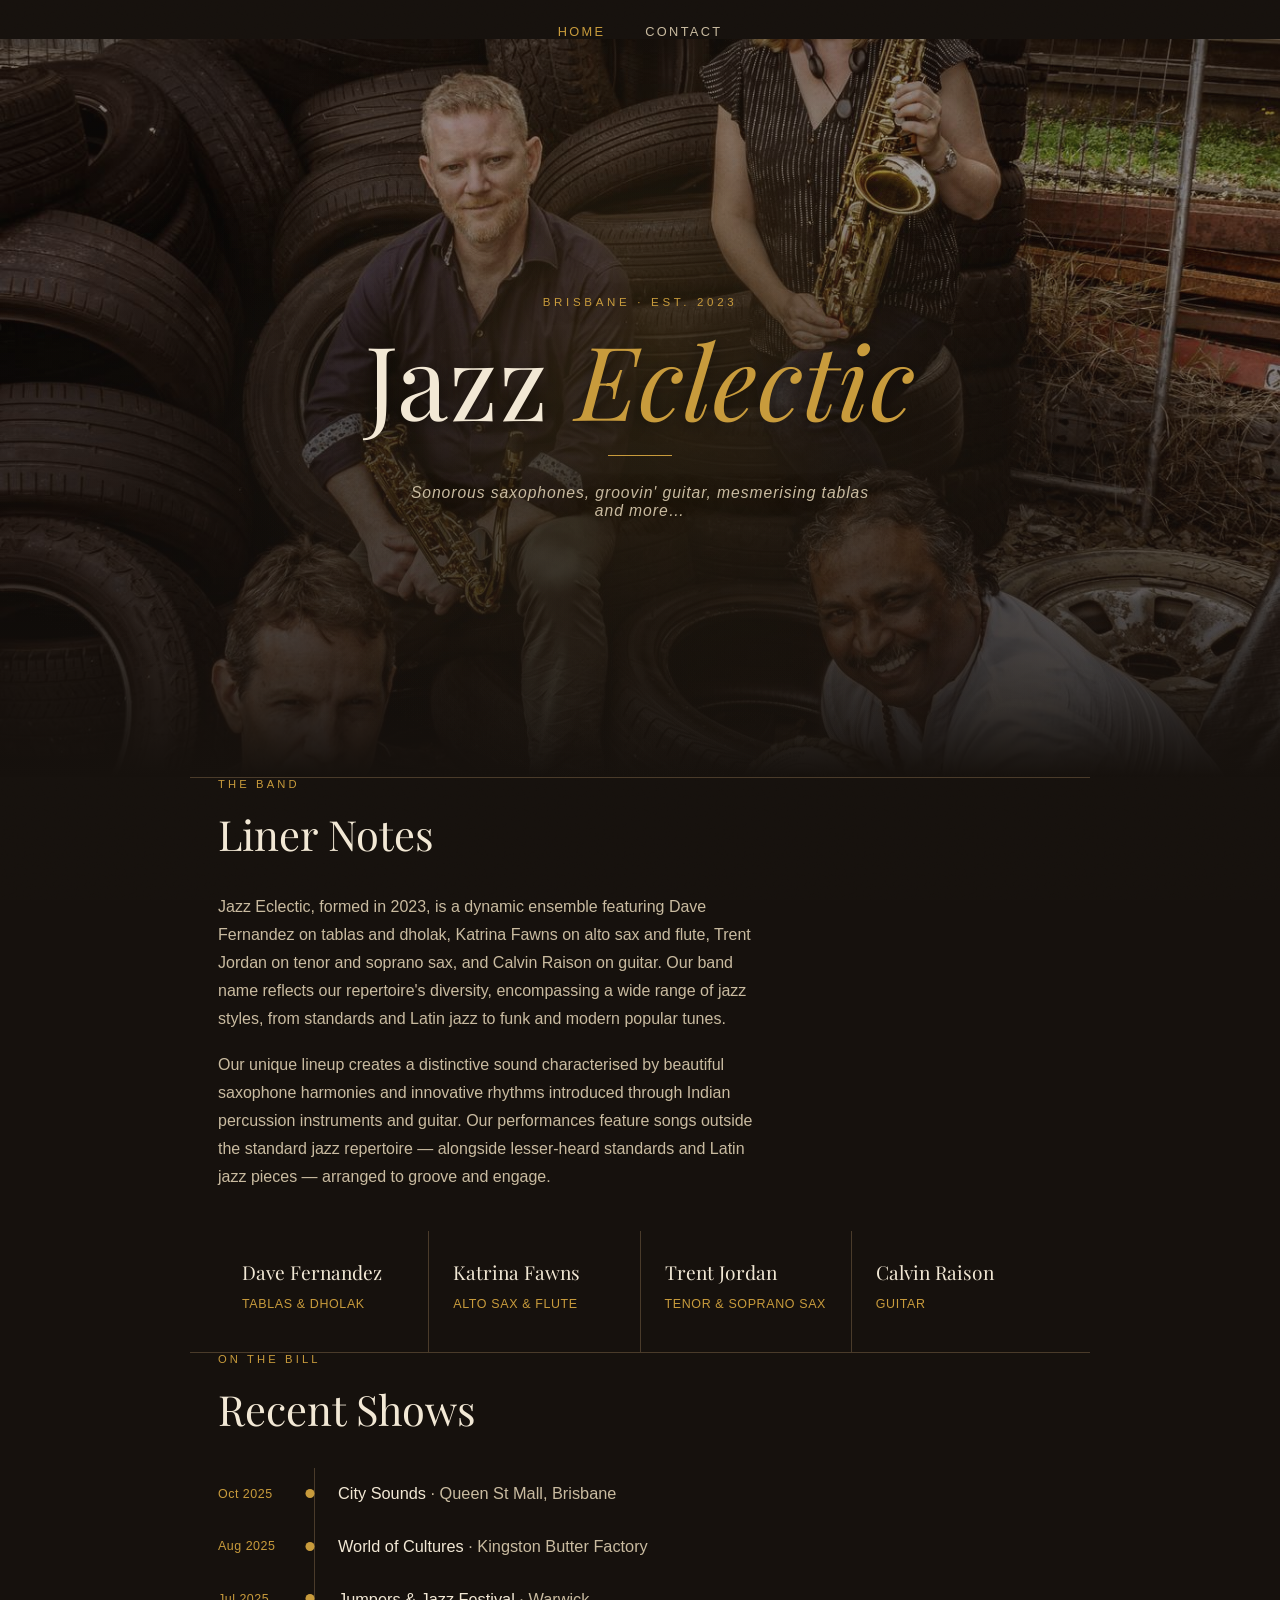
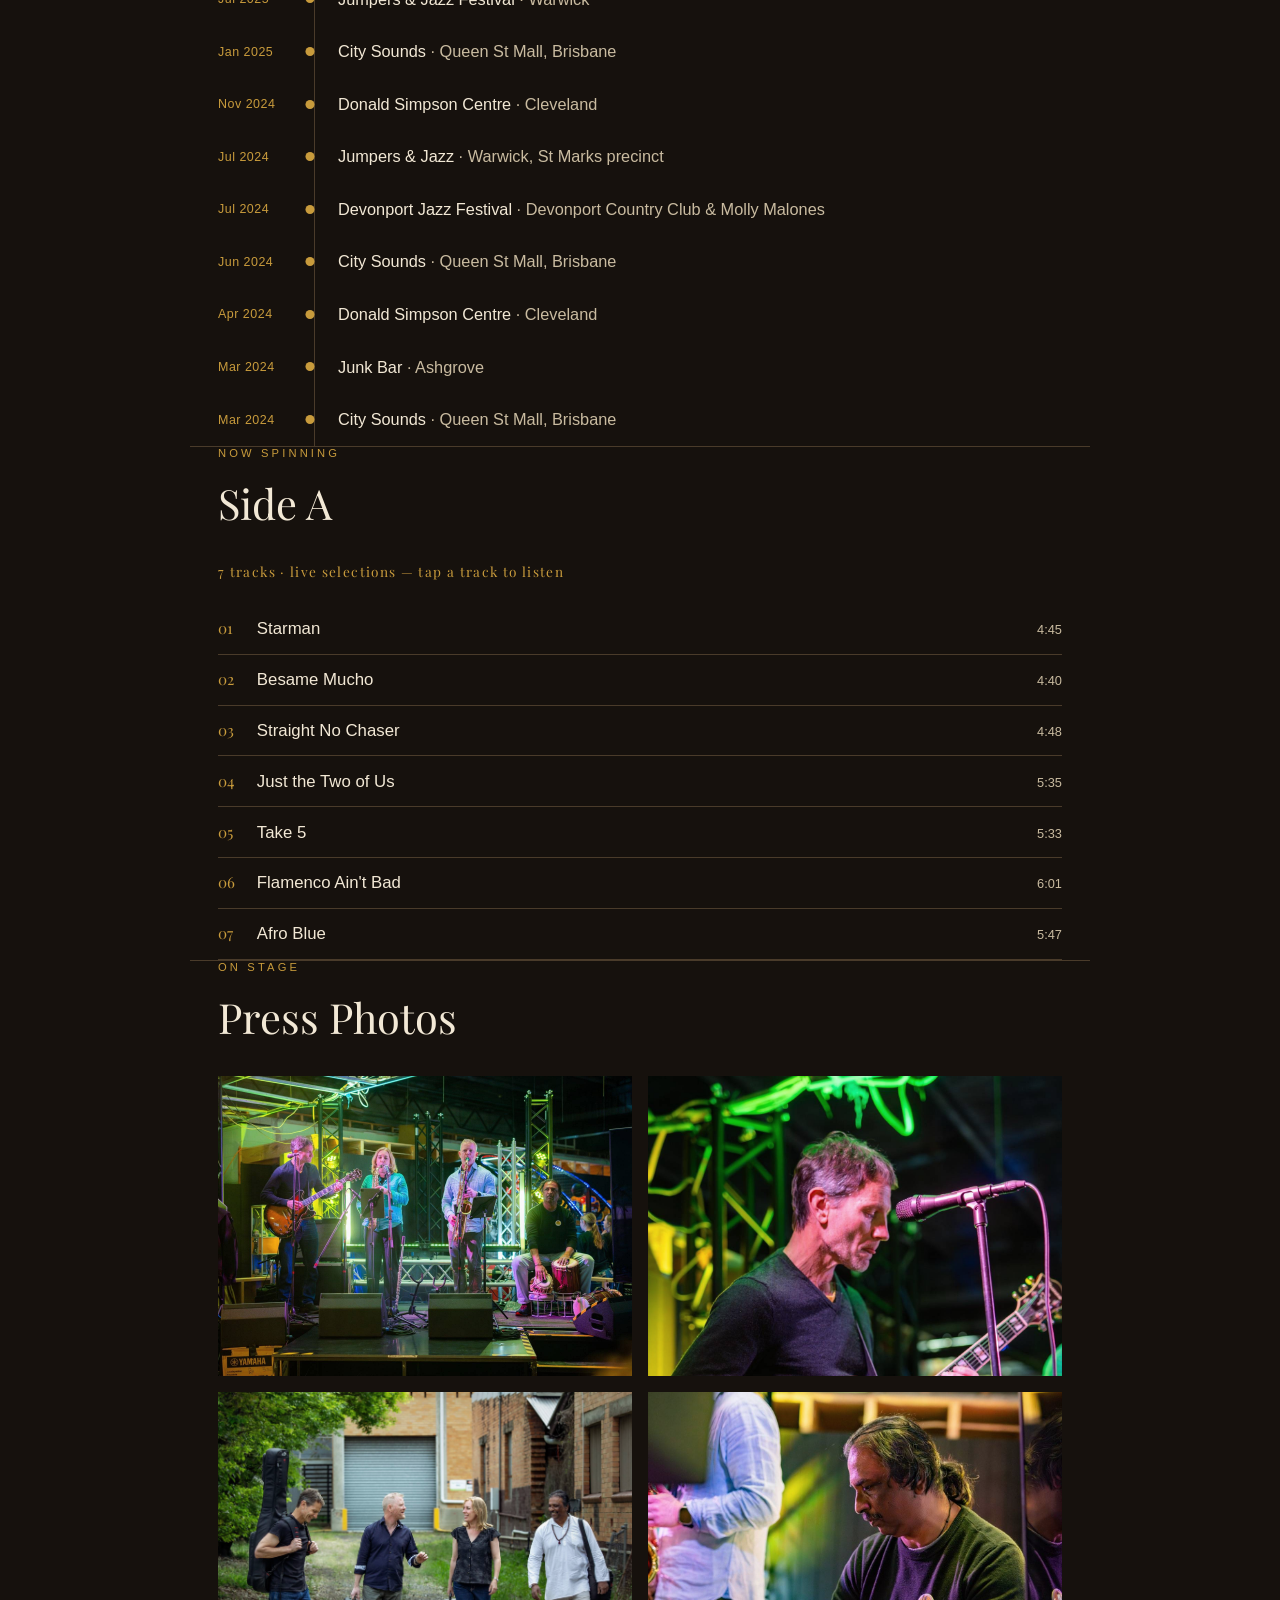
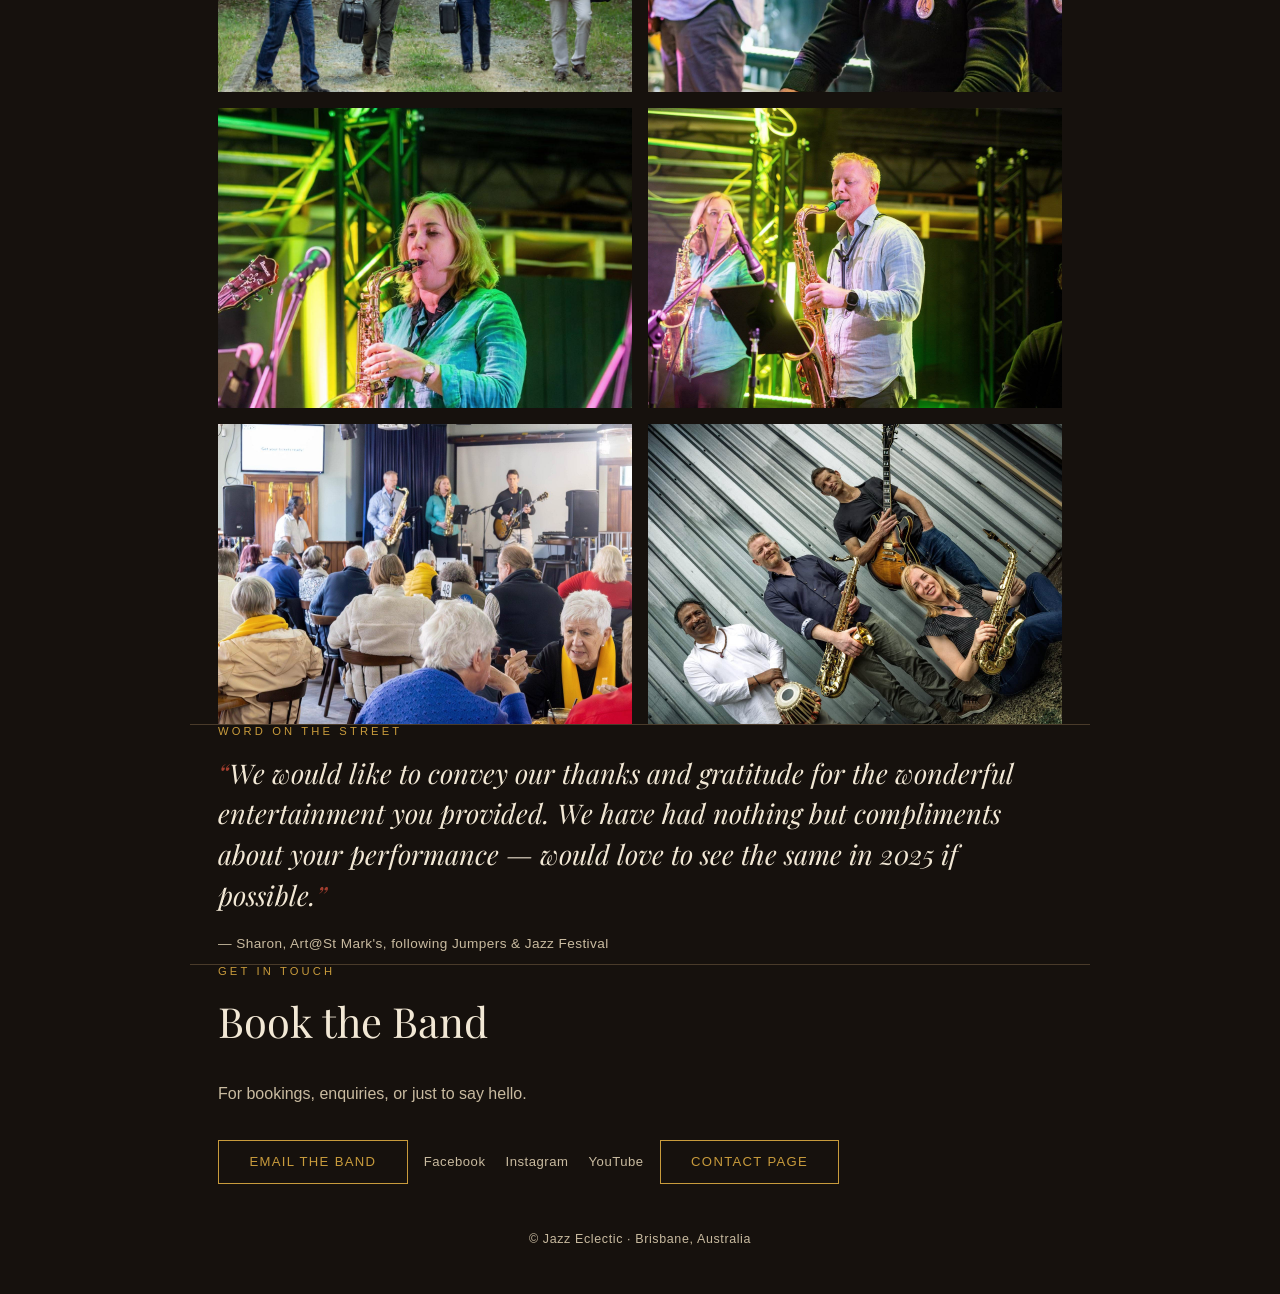
==== commit 2e138574: "feat: band photo hero + face-aware gallery crops Hero: the tyres group shot (formerly the mid-page d" ====
--- a/index.html
+++ b/index.html
@@ -5,13 +5,14 @@
   <meta name="viewport" content="width=device-width, initial-scale=1">
   <title>Jazz Eclectic — Brisbane jazz quartet</title>
   <meta name="description" content="Jazz Eclectic is a Brisbane jazz quartet — saxophones, guitar, tablas and dholak — playing standards, Latin jazz, funk and modern tunes. Book the band for your venue or event.">
-  <link rel="canonical" href="https://jazzeclectic.com/">
+  <!-- TODO at DNS cutover: restore https://jazzeclectic.com absolute URLs (canonical, og:url, og:image, JSON-LD url/image) -->
+  <link rel="canonical" href="https://jazz-eclectic.netlify.app/">
   <meta property="og:type" content="website">
   <meta property="og:site_name" content="Jazz Eclectic">
   <meta property="og:title" content="Jazz Eclectic — Brisbane jazz quartet">
   <meta property="og:description" content="Sonorous saxophones, groovin' guitar, mesmerising tablas and more. Standards, Latin jazz, funk and modern tunes — live in Brisbane.">
-  <meta property="og:url" content="https://jazzeclectic.com/">
-  <meta property="og:image" content="https://jazzeclectic.com/images/og-image.jpg">
+  <meta property="og:url" content="https://jazz-eclectic.netlify.app/">
+  <meta property="og:image" content="https://jazz-eclectic.netlify.app/images/og-image.jpg">
   <meta property="og:image:width" content="1200">
   <meta property="og:image:height" content="630">
   <meta name="twitter:card" content="summary_large_image">
@@ -23,8 +24,8 @@
   "@context": "https://schema.org",
   "@type": "MusicGroup",
   "name": "Jazz Eclectic",
-  "url": "https://jazzeclectic.com/",
-  "image": "https://jazzeclectic.com/images/og-image.jpg",
+  "url": "https://jazz-eclectic.netlify.app/",
+  "image": "https://jazz-eclectic.netlify.app/images/og-image.jpg",
   "genre": ["Jazz", "Latin Jazz", "Funk"],
   "foundingDate": "2023",
   "foundingLocation": { "@type": "Place", "name": "Brisbane, Australia" },
@@ -50,6 +51,8 @@
 </nav>
 <main class="page">
   <header class="hero">
+    <img class="hero-bg" src="images/hero-band.jpg" alt="" fetchpriority="high" decoding="async">
+    <div class="hero-scrim" aria-hidden="true"></div>
     <div class="wrap hero-inner">
       <p class="kicker">Brisbane · Est. 2023</p>
       <h1 class="display">Jazz <em>Eclectic</em></h1>
@@ -107,20 +110,17 @@
     <audio id="player" preload="none"></audio>
   </section>
 
-  <div class="divider-photo" role="presentation">
-    <img src="images/divider-epk.jpg" alt="" loading="lazy">
-  </div>
 
   <section class="wrap">
     <p class="eyebrow">On Stage</p>
     <h2 class="display">Press Photos</h2>
     <div class="gallery">
-      <img src="images/gallery-01.jpg" alt="Jazz Eclectic performing at the Devonport Jazz Festival, 2024" loading="lazy">
-      <img src="images/gallery-02.jpg" alt="Katrina Fawns playing alto sax on stage at the Devonport Jazz Festival, 2024" loading="lazy">
-      <img src="images/gallery-03.jpg" alt="Trent Jordan playing tenor sax on stage at the Devonport Jazz Festival, 2024" loading="lazy">
-      <img src="images/gallery-04.jpg" alt="Calvin Raison playing guitar on stage at the Devonport Jazz Festival, 2024" loading="lazy">
-      <img src="images/gallery-05.jpg" alt="Dave Fernandez playing tablas on stage at the Devonport Jazz Festival, 2024" loading="lazy">
-      <img src="images/gallery-06.jpg" alt="Jazz Eclectic performing together at the Devonport Jazz Festival, 2024" loading="lazy">
+      <img src="images/gallery-01.jpg" alt="Jazz Eclectic performing on stage at the Devonport Jazz Festival, 2024" loading="lazy">
+      <img src="images/gallery-02.jpg" alt="Calvin Raison playing guitar on stage at the Devonport Jazz Festival, 2024" loading="lazy" data-focus="top">
+      <img src="images/gallery-03.jpg" alt="Jazz Eclectic — Calvin Raison, Trent Jordan, Katrina Fawns and Dave Fernandez walking with their instruments" loading="lazy" data-focus="upper">
+      <img src="images/gallery-04.jpg" alt="Dave Fernandez playing tablas on stage at the Devonport Jazz Festival, 2024" loading="lazy" data-focus="upper">
+      <img src="images/gallery-05.jpg" alt="Katrina Fawns playing alto sax on stage at the Devonport Jazz Festival, 2024" loading="lazy" data-focus="top">
+      <img src="images/gallery-06.jpg" alt="Trent Jordan playing tenor sax with Katrina Fawns on stage at the Devonport Jazz Festival, 2024" loading="lazy" data-focus="upper">
       <img src="images/gallery-07.jpg" alt="Jazz Eclectic performing live, August 2024" loading="lazy">
       <img src="images/gallery-08.jpg" alt="Jazz Eclectic band portrait — Dave Fernandez, Katrina Fawns, Trent Jordan and Calvin Raison" loading="lazy">
     </div>
--- a/css/main.css
+++ b/css/main.css
@@ -45,14 +45,32 @@
   min-height: 82vh; display: flex; flex-direction: column; justify-content: center;
   position: relative; overflow: hidden;
   text-align: center;
+  background: var(--bg); /* painted ground so nothing flashes before the photo decodes */
+}
+/* Band photo as the hero ground. Source is portrait; object-position keeps the four faces
+   (upper ~65% of the frame) in view when cover crops the sides on wide viewports. */
+.hero-bg {
+  position: absolute; inset: 0; width: 100%; height: 100%;
+  object-fit: cover; object-position: 50% 38%;
+  filter: saturate(0.85);
+  z-index: 0;
+}
+/* Warm charcoal scrim: heavy at the title band, lighter above so the faces still read,
+   fading to the page ground at the bottom edge for a seamless hand-off into the bio. */
+.hero-scrim {
+  position: absolute; inset: 0; z-index: 1; pointer-events: none;
+  background:
+    radial-gradient(ellipse 58% 42% at 50% 55%, rgba(22,17,13,0.72) 0%, rgba(22,17,13,0.45) 55%, transparent 100%),
+    linear-gradient(to bottom, rgba(22,17,13,0.5) 0%, rgba(22,17,13,0.28) 35%, rgba(22,17,13,0.55) 70%, var(--bg) 100%);
 }
 .hero::before {
-  content: ""; position: absolute; left: 50%; top: 38%; width: 900px; height: 900px;
+  content: ""; position: absolute; left: 50%; top: 42%; width: 900px; height: 900px;
   transform: translate(-50%, -50%);
-  background: radial-gradient(circle, rgba(200,155,60,0.16) 0%, rgba(200,155,60,0.05) 40%, transparent 70%);
-  z-index: 0;
+  background: radial-gradient(circle, rgba(200,155,60,0.14) 0%, rgba(200,155,60,0.04) 40%, transparent 70%);
+  z-index: 2; pointer-events: none;
 }
-.hero-inner { position: relative; z-index: 1; }
+.hero-inner { position: relative; z-index: 3; }
+.hero h1, .hero .kicker, .hero .hero-sub { text-shadow: 0 2px 18px rgba(0,0,0,0.55); }
 .kicker {
   font-size: 0.72rem; letter-spacing: 0.32em; text-transform: uppercase;
   color: var(--gold); margin: 0 0 1.4rem;
@@ -111,7 +129,7 @@
   display: inline-block; padding: 0.85rem 1.9rem; border: 1px solid var(--gold); color: var(--gold);
   text-decoration: none; font-size: 0.82rem; letter-spacing: 0.1em; text-transform: uppercase;
   transition: background 0.15s ease, color 0.15s ease;
-  background: none; cursor: pointer;
+  background: none; cursor: pointer; font-family: inherit;
 }
 .btn:hover { background: var(--gold); color: var(--bg); }
 .social { display: flex; gap: 1.25rem; }
@@ -126,12 +144,13 @@
 
 /* photo gallery */
 .gallery { display: grid; grid-template-columns: repeat(auto-fill, minmax(280px, 1fr)); gap: 1rem; }
-.gallery img { width: 100%; height: 300px; object-fit: cover; display: block; filter: saturate(0.9); transition: filter 0.2s ease; }
+.gallery img { width: 100%; height: 300px; object-fit: cover; object-position: 50% 40%; display: block; filter: saturate(0.9); transition: filter 0.2s ease; }
 .gallery img:hover { filter: saturate(1.05); }
-
-/* full-bleed darkened divider photo */
-.divider-photo { position: relative; height: 42vh; min-height: 280px; overflow: hidden; }
-.divider-photo img { width: 100%; height: 100%; object-fit: cover; filter: brightness(0.32) saturate(0.85); }
+/* Face-aware crops: portrait stage shots put heads in the top of the frame, and cover would
+   otherwise centre-crop them off. `top` pins the crop window to the top edge; `upper` biases
+   toward the upper third. Set per-image via data-focus in the markup. */
+.gallery img[data-focus="top"]   { object-position: 50% 0%; }
+.gallery img[data-focus="upper"] { object-position: 50% 22%; }
 
 /* audio player states (used by js/player.js) */
 .tracks li { cursor: pointer; position: relative; }
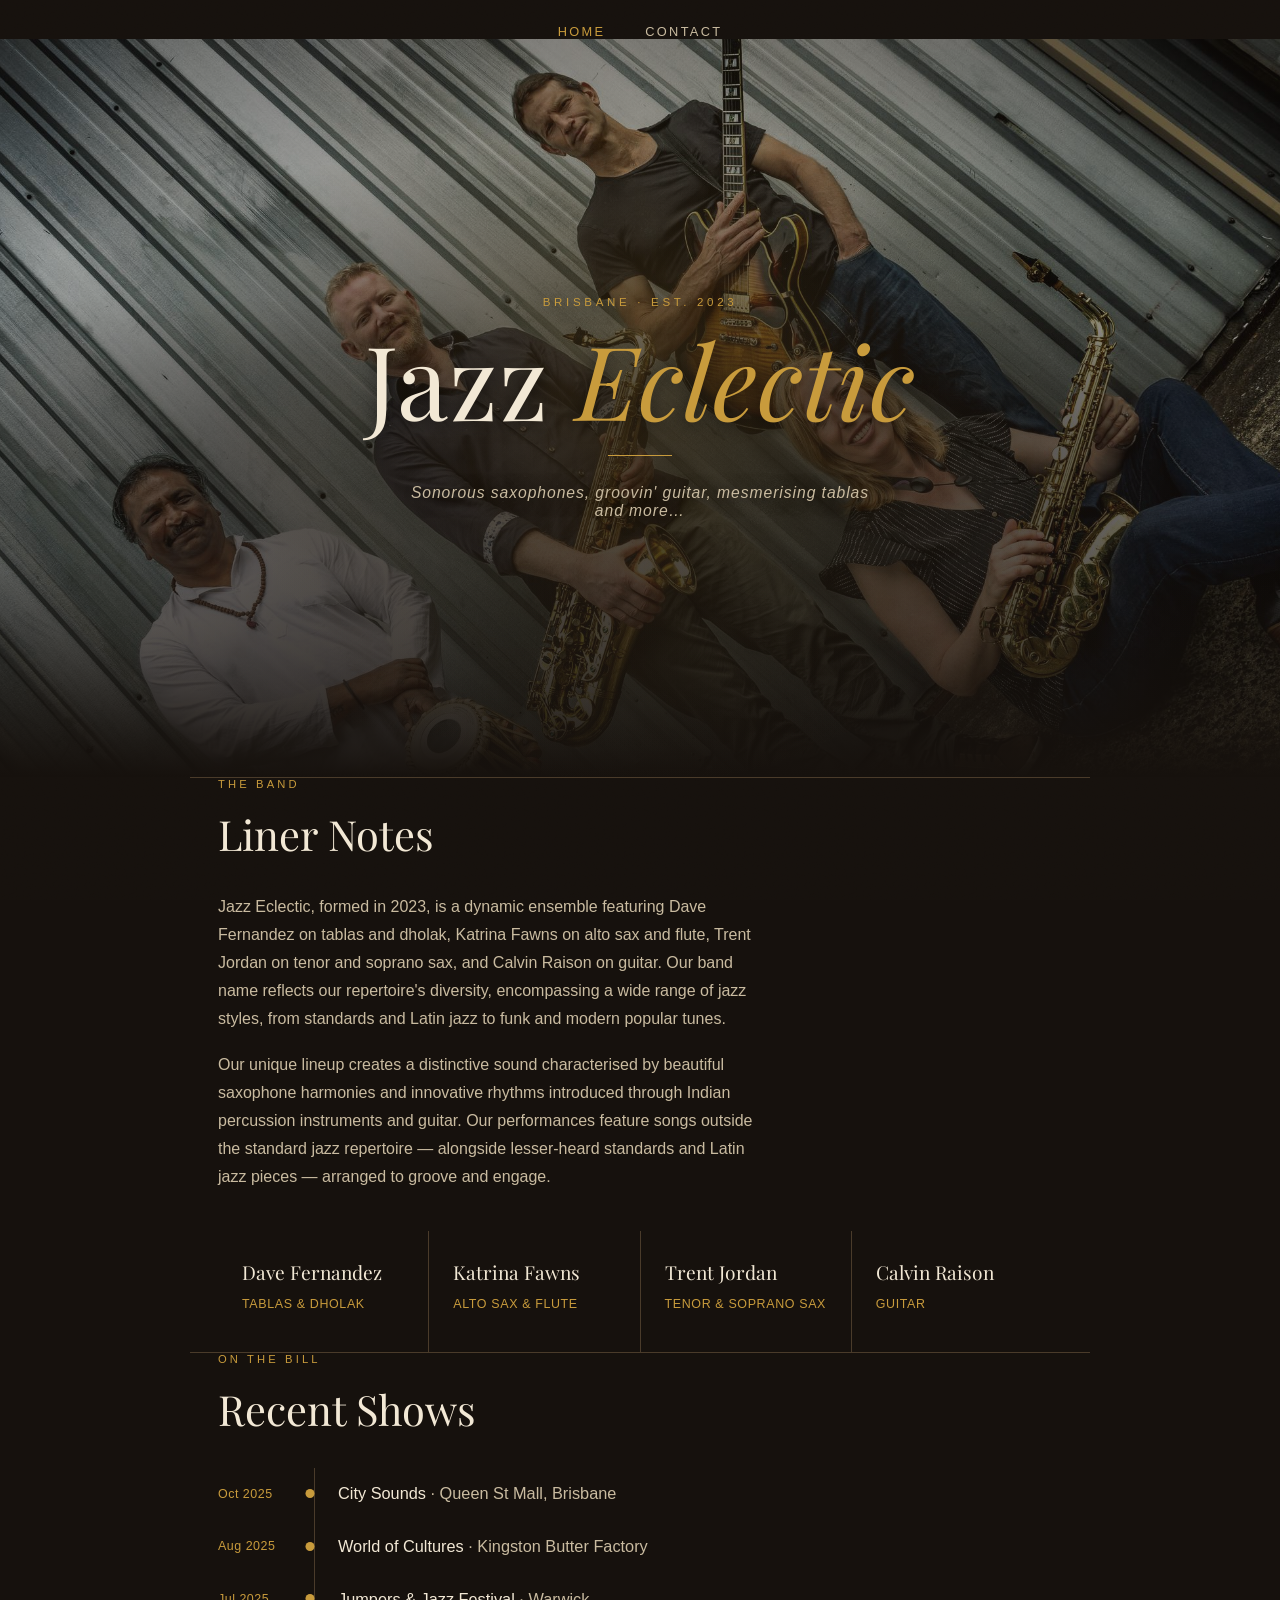
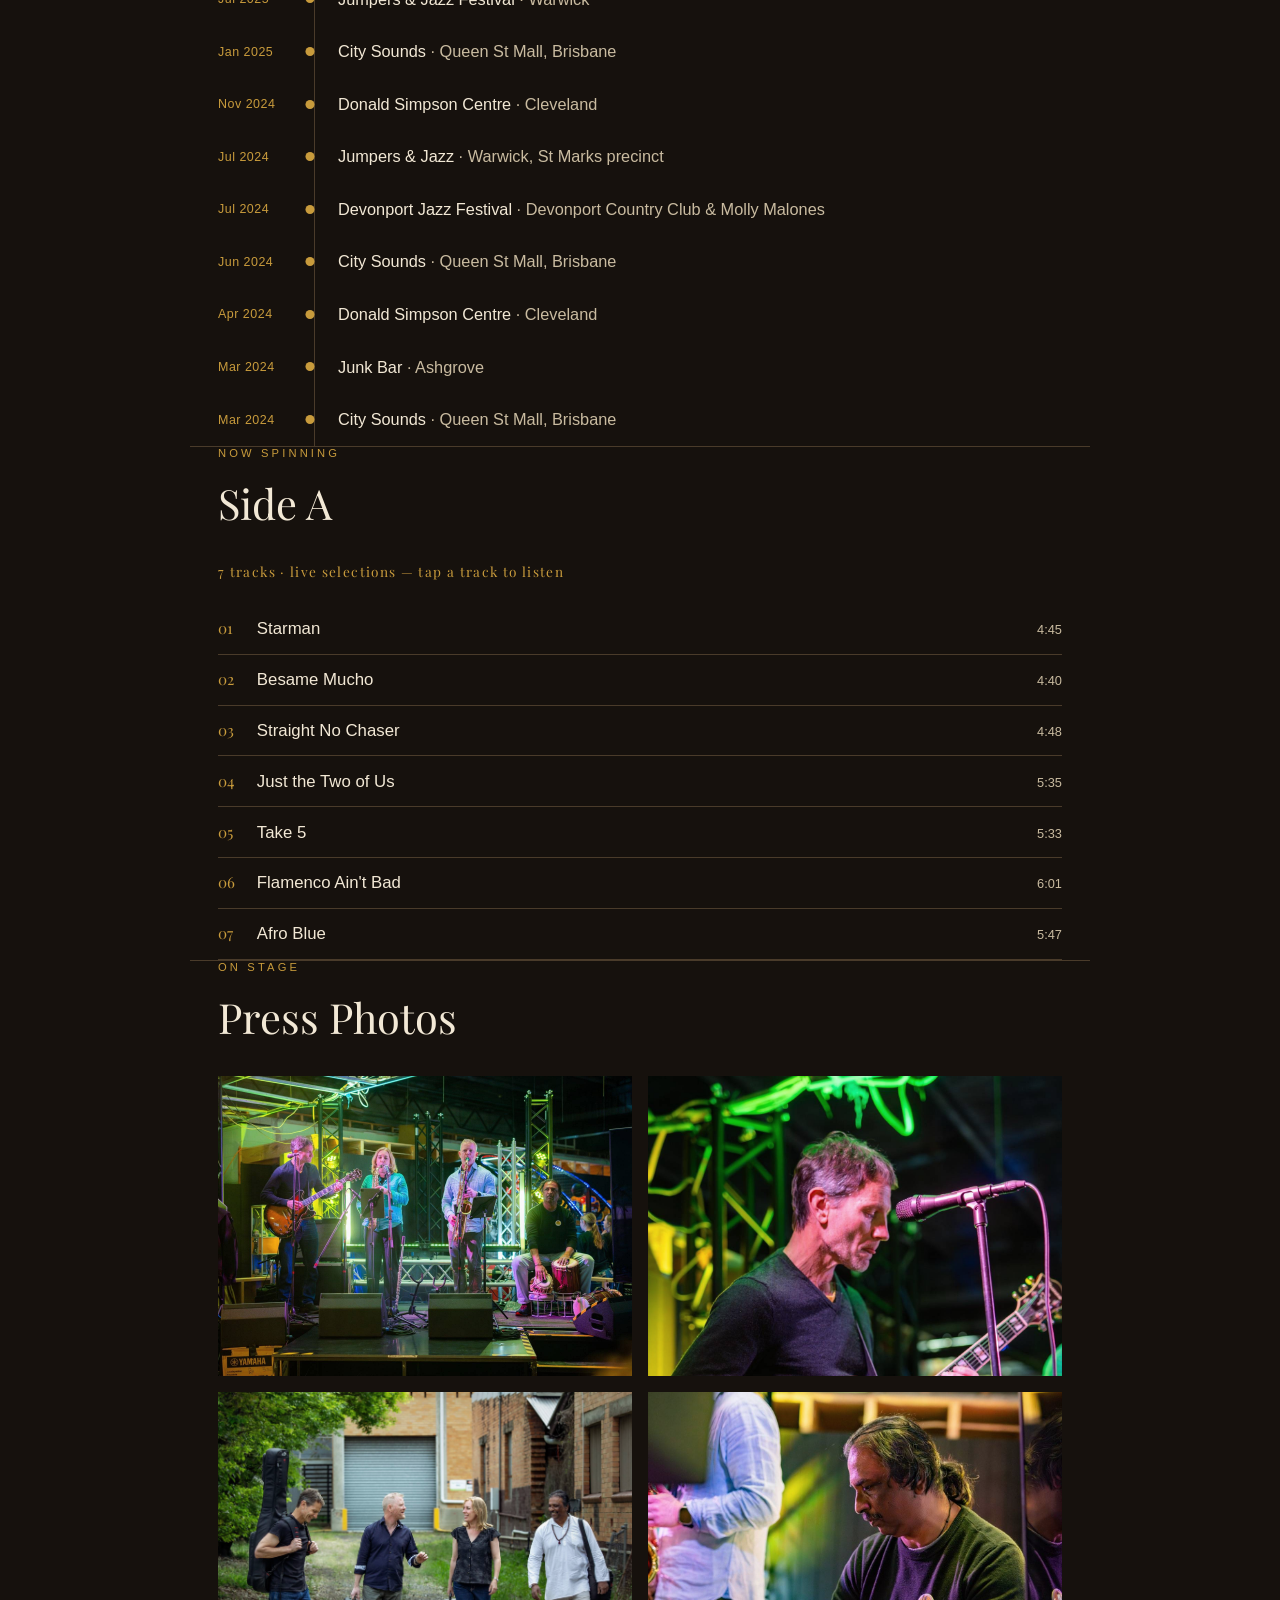
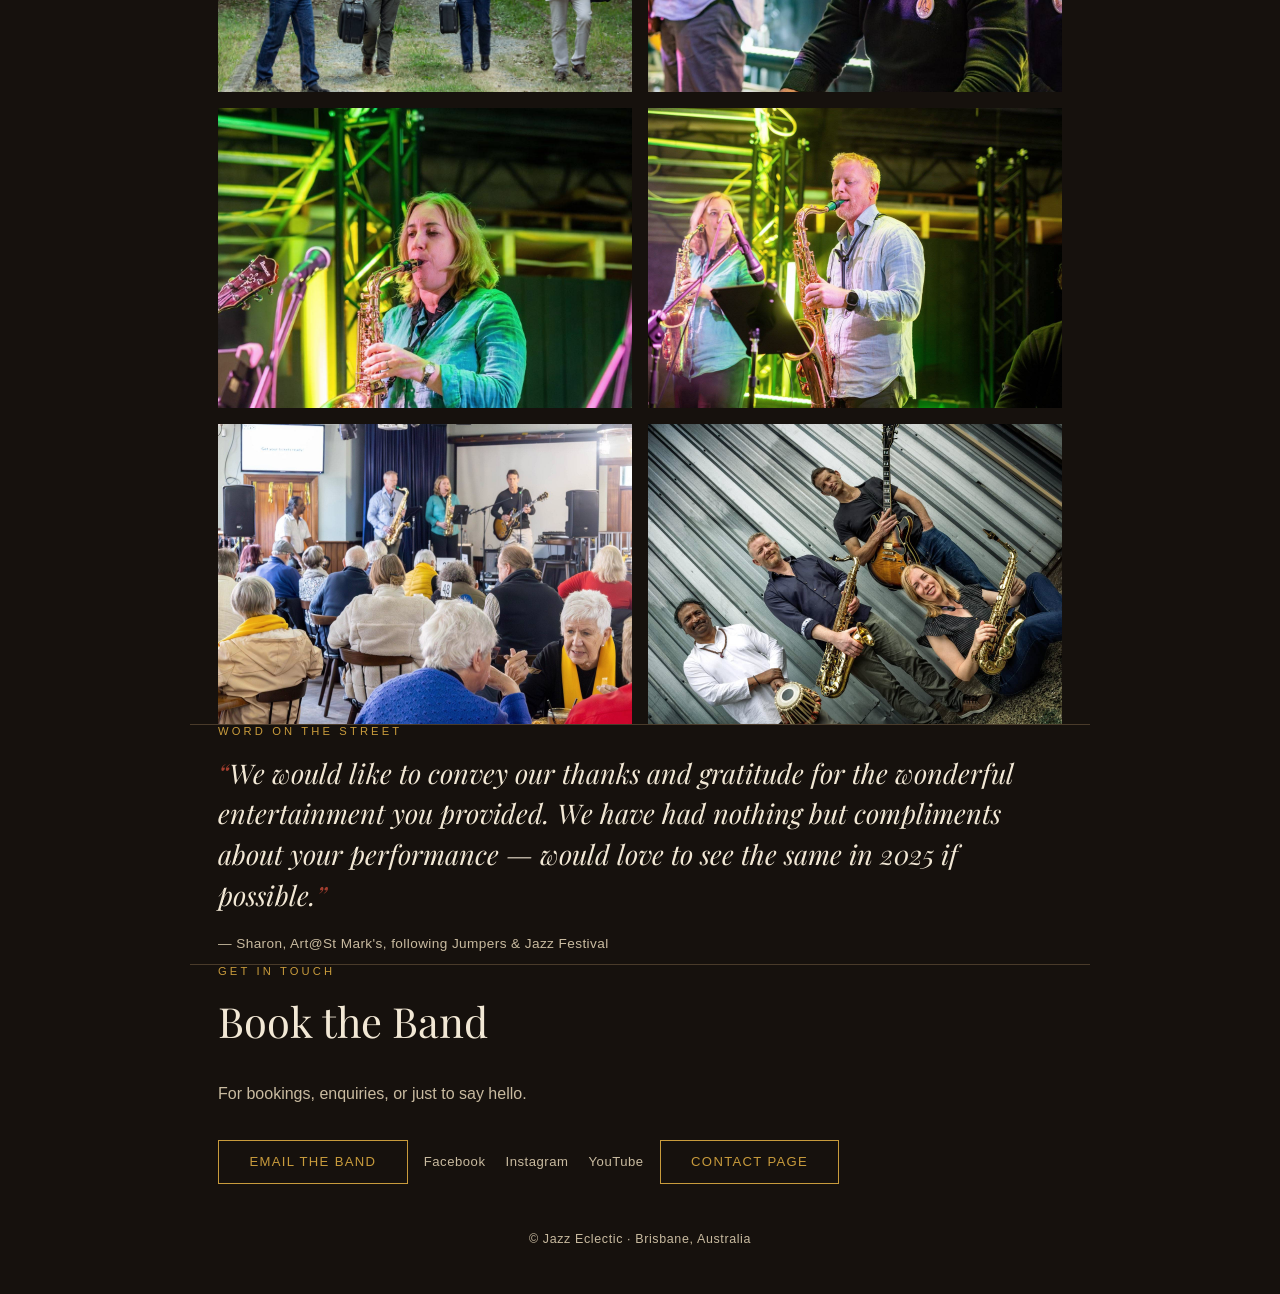
==== commit 5d6fefb1: "feat: art-directed hero — landscape band photo on wide screens Wide viewports (aspect ratio ≥ 4:5) n" ====
--- a/index.html
+++ b/index.html
@@ -51,7 +51,12 @@
 </nav>
 <main class="page">
   <header class="hero">
-    <img class="hero-bg" src="images/hero-band.jpg" alt="" fetchpriority="high" decoding="async">
+    <!-- Art-directed hero: landscape band shot on wide screens, portrait on narrow. Same shoot,
+         same afternoon, so the two read as one identity. The browser downloads only one. -->
+    <picture>
+      <source media="(min-aspect-ratio: 4/5)" srcset="images/hero-band-wide.jpg">
+      <img class="hero-bg" src="images/hero-band.jpg" alt="" fetchpriority="high" decoding="async">
+    </picture>
     <div class="hero-scrim" aria-hidden="true"></div>
     <div class="wrap hero-inner">
       <p class="kicker">Brisbane · Est. 2023</p>
--- a/css/main.css
+++ b/css/main.css
@@ -49,11 +49,16 @@
 }
 /* Band photo as the hero ground. Source is portrait; object-position keeps the four faces
    (upper ~65% of the frame) in view when cover crops the sides on wide viewports. */
+.hero picture { position: absolute; inset: 0; z-index: 0; }
 .hero-bg {
   position: absolute; inset: 0; width: 100%; height: 100%;
-  object-fit: cover; object-position: 50% 38%;
+  object-fit: cover; object-position: 50% 38%; /* portrait source: faces in the upper ~65% */
   filter: saturate(0.85);
-  z-index: 0;
+}
+/* Wide viewports get the landscape source (see <picture> in index.html) — faces sit at
+   roughly 45% down the frame there, so re-centre the crop for it. */
+@media (min-aspect-ratio: 4/5) {
+  .hero-bg { object-position: 50% 45%; }
 }
 /* Warm charcoal scrim: heavy at the title band, lighter above so the faces still read,
    fading to the page ground at the bottom edge for a seamless hand-off into the bio. */
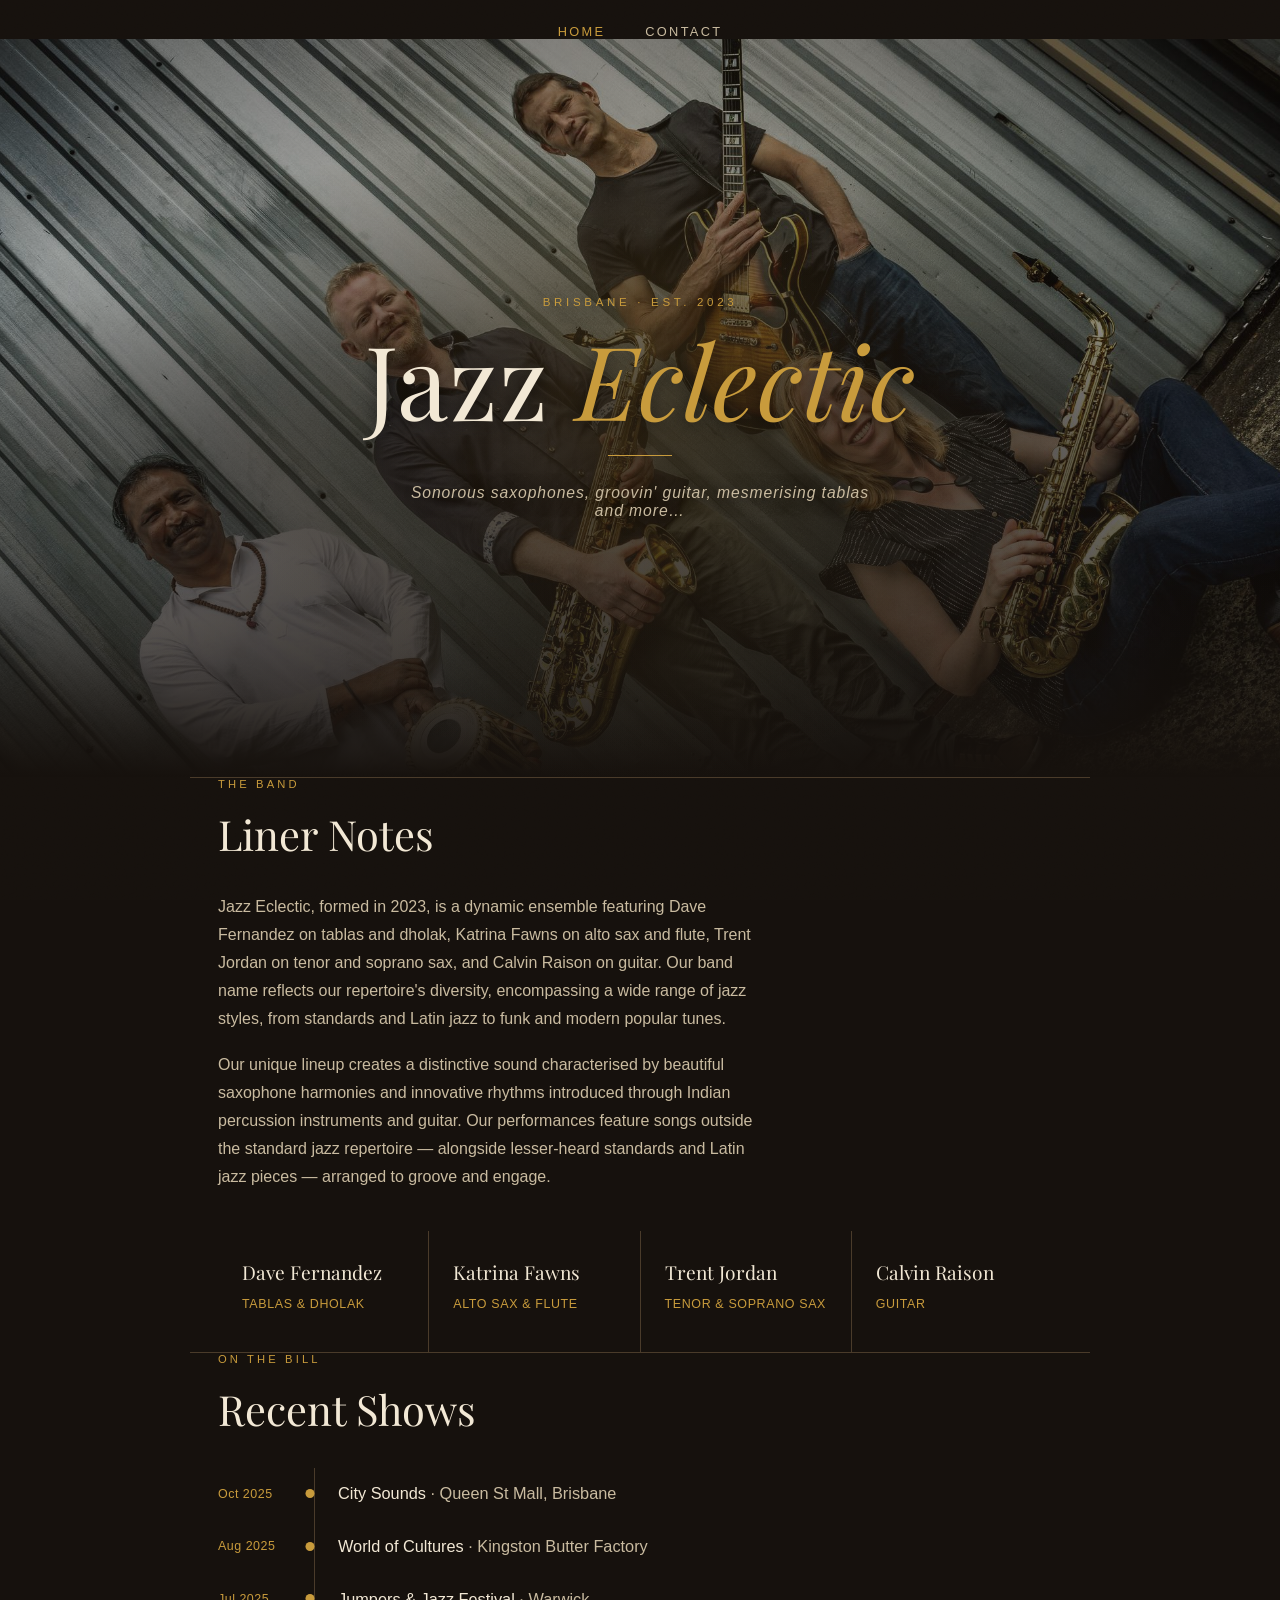
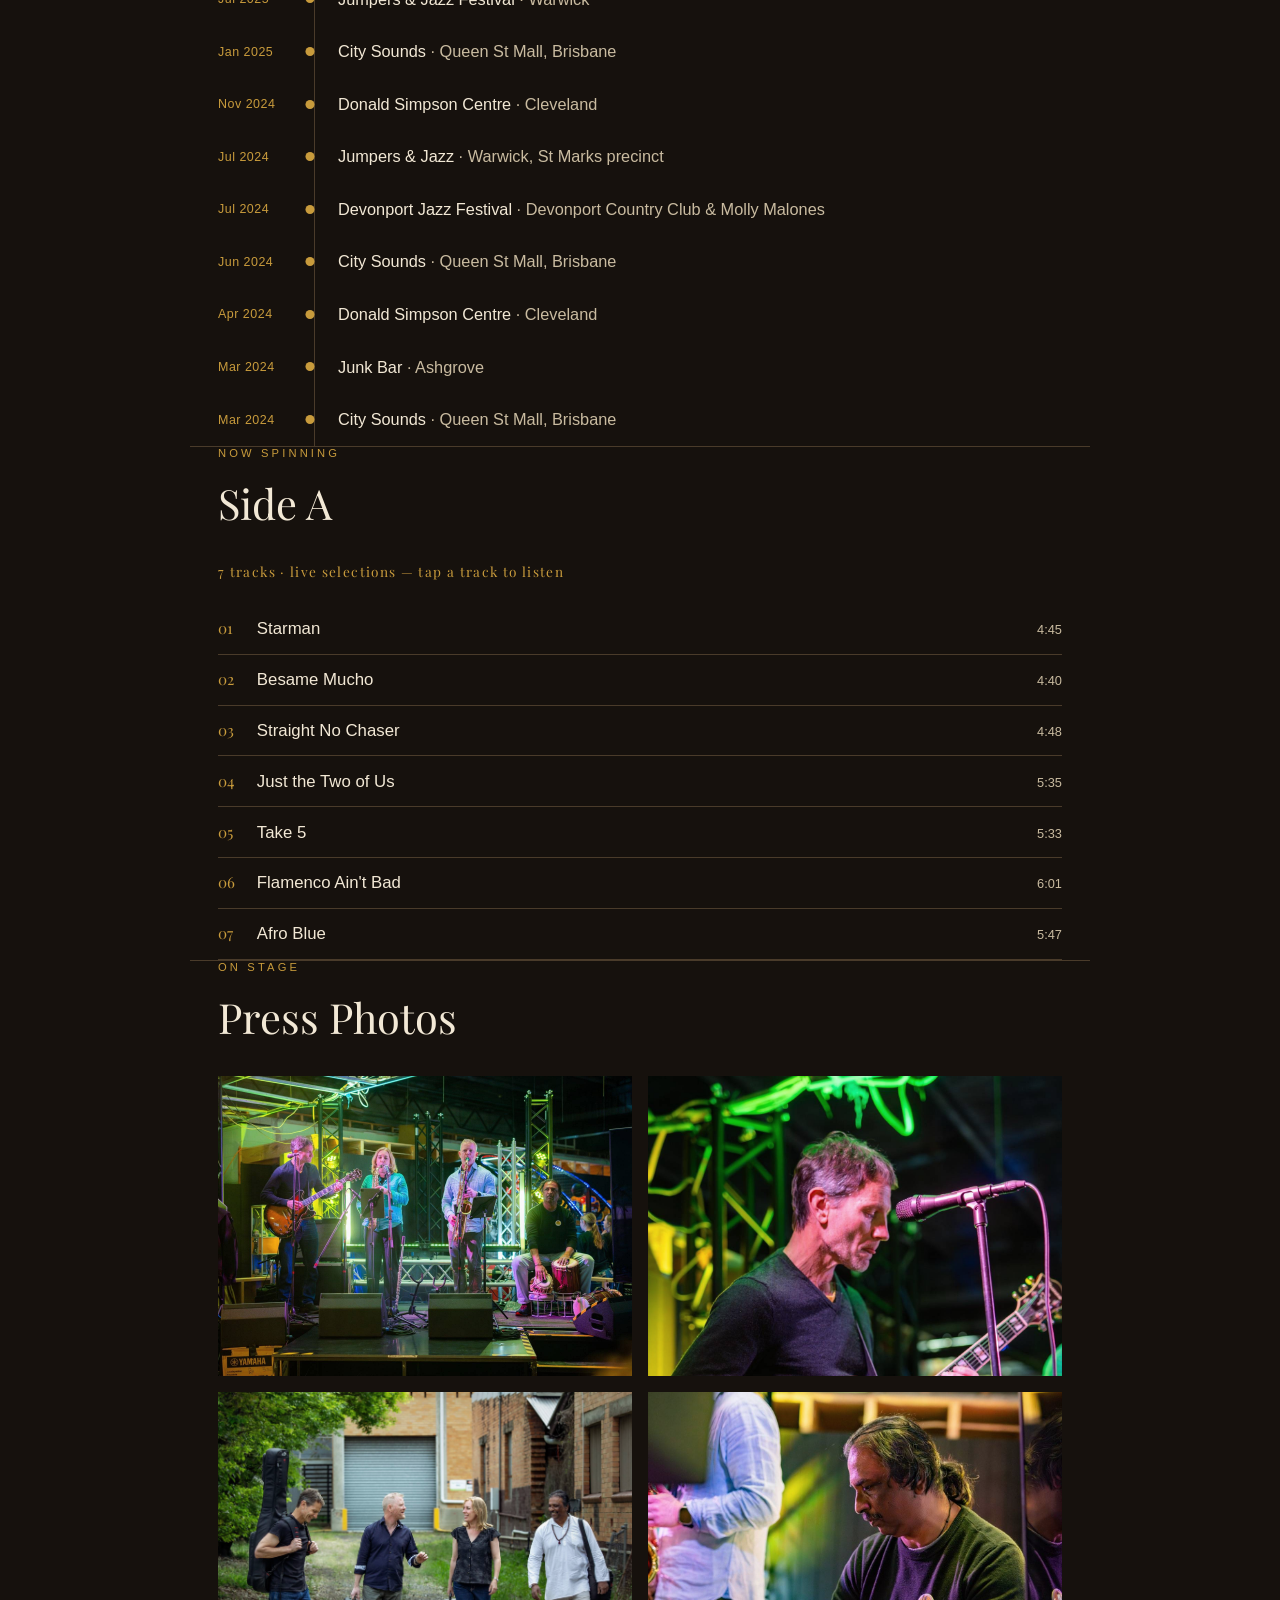
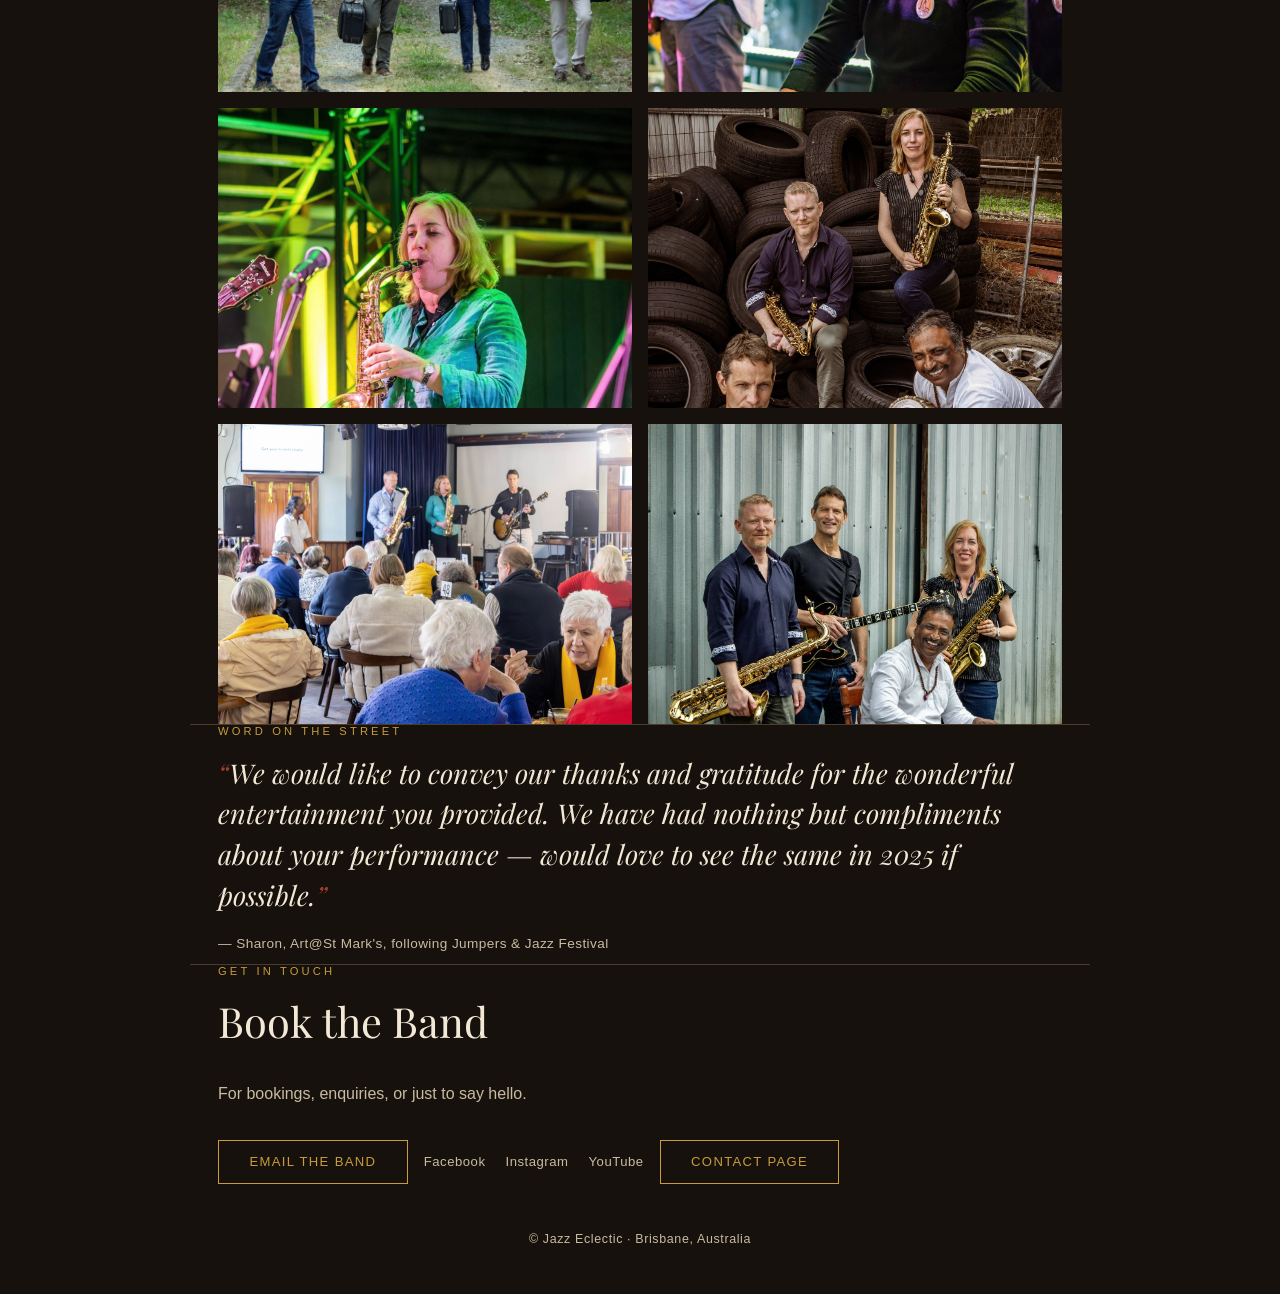
==== commit c1106119: "feat: bring both hero portraits into the gallery, drop two stage duplicates The tyres shot (mobile h" ====
--- a/index.html
+++ b/index.html
@@ -125,9 +125,9 @@
       <img src="images/gallery-03.jpg" alt="Jazz Eclectic — Calvin Raison, Trent Jordan, Katrina Fawns and Dave Fernandez walking with their instruments" loading="lazy" data-focus="upper">
       <img src="images/gallery-04.jpg" alt="Dave Fernandez playing tablas on stage at the Devonport Jazz Festival, 2024" loading="lazy" data-focus="upper">
       <img src="images/gallery-05.jpg" alt="Katrina Fawns playing alto sax on stage at the Devonport Jazz Festival, 2024" loading="lazy" data-focus="top">
-      <img src="images/gallery-06.jpg" alt="Trent Jordan playing tenor sax with Katrina Fawns on stage at the Devonport Jazz Festival, 2024" loading="lazy" data-focus="upper">
-      <img src="images/gallery-07.jpg" alt="Jazz Eclectic performing live, August 2024" loading="lazy">
-      <img src="images/gallery-08.jpg" alt="Jazz Eclectic band portrait — Dave Fernandez, Katrina Fawns, Trent Jordan and Calvin Raison" loading="lazy">
+      <img src="images/gallery-06.jpg" alt="Jazz Eclectic band portrait among stacked tyres — Trent Jordan, Katrina Fawns, Calvin Raison and Dave Fernandez" loading="lazy" data-focus="upper">
+      <img src="images/gallery-07.jpg" alt="Jazz Eclectic performing to a seated audience at a community venue, August 2024" loading="lazy">
+      <img src="images/gallery-08.jpg" alt="Jazz Eclectic band portrait — Dave Fernandez seated at the drum with Trent Jordan, Calvin Raison and Katrina Fawns standing" loading="lazy" data-focus="upper">
     </div>
   </section>
 
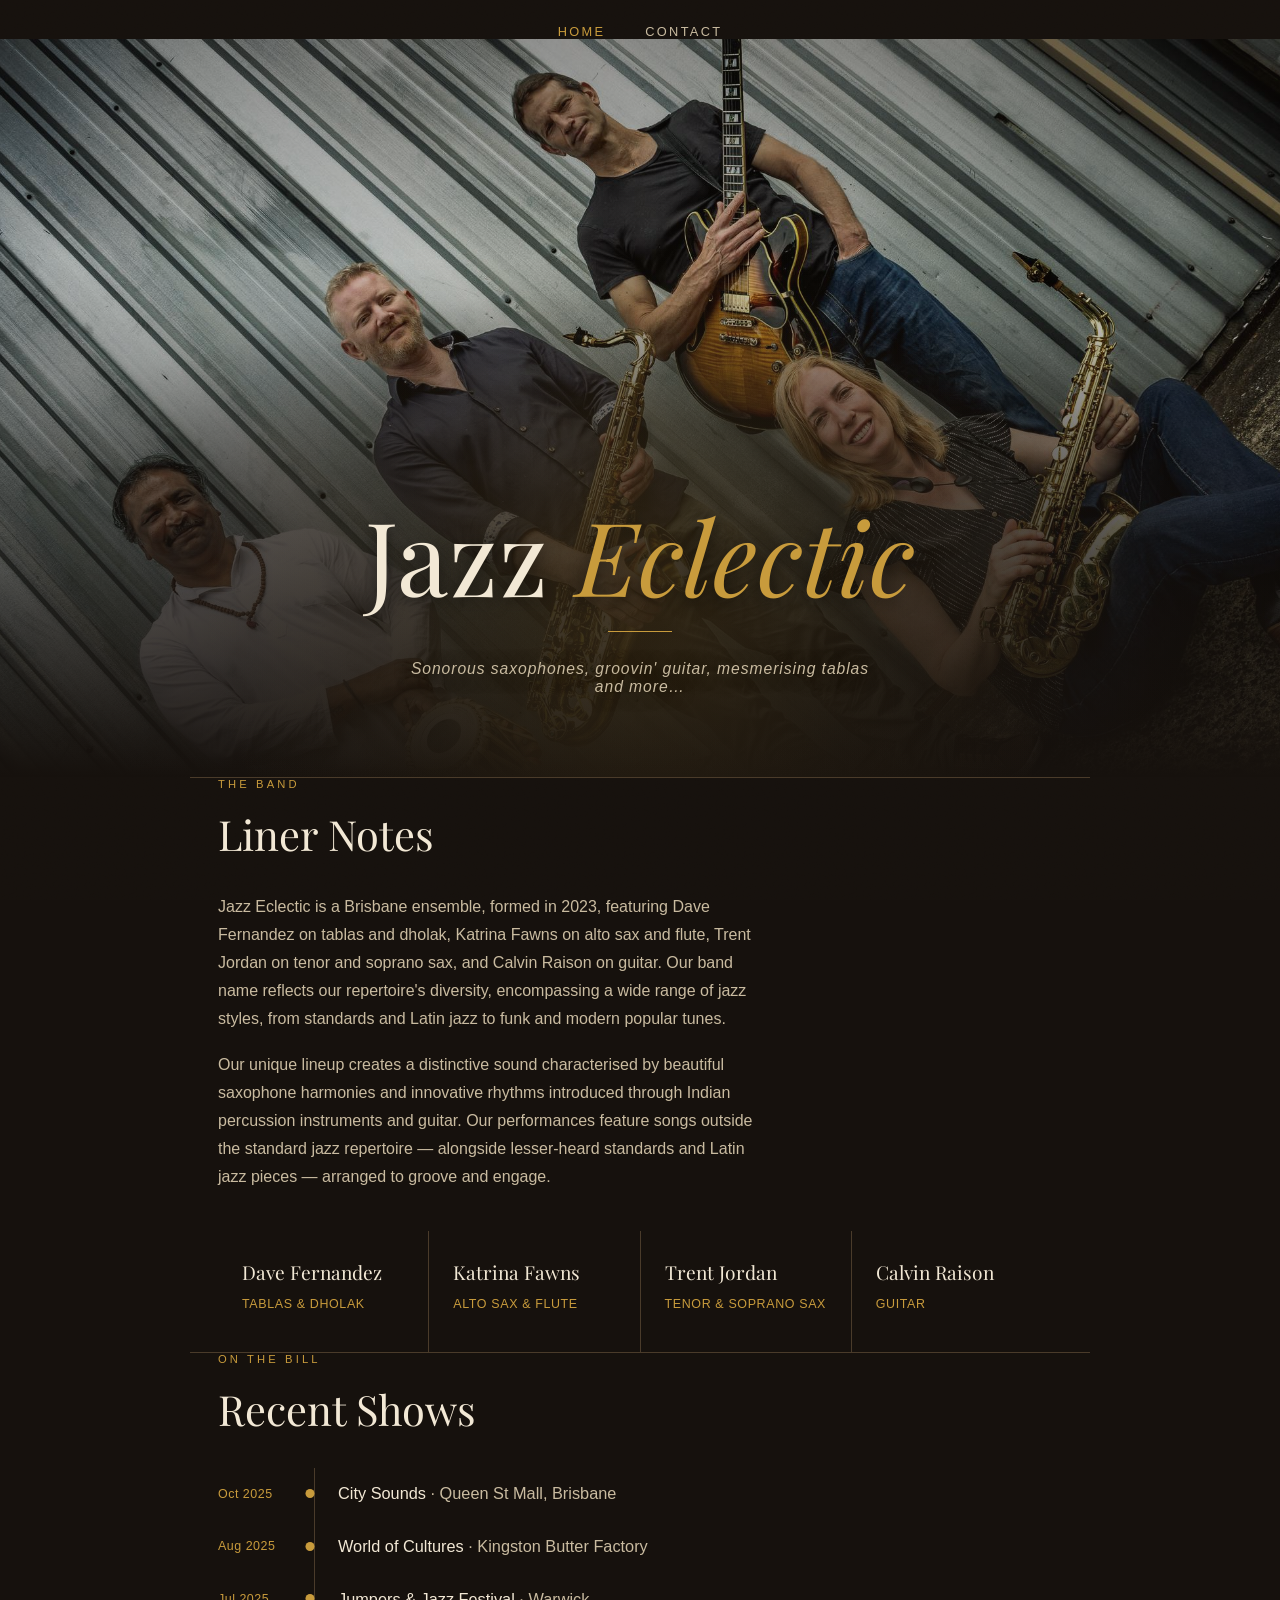
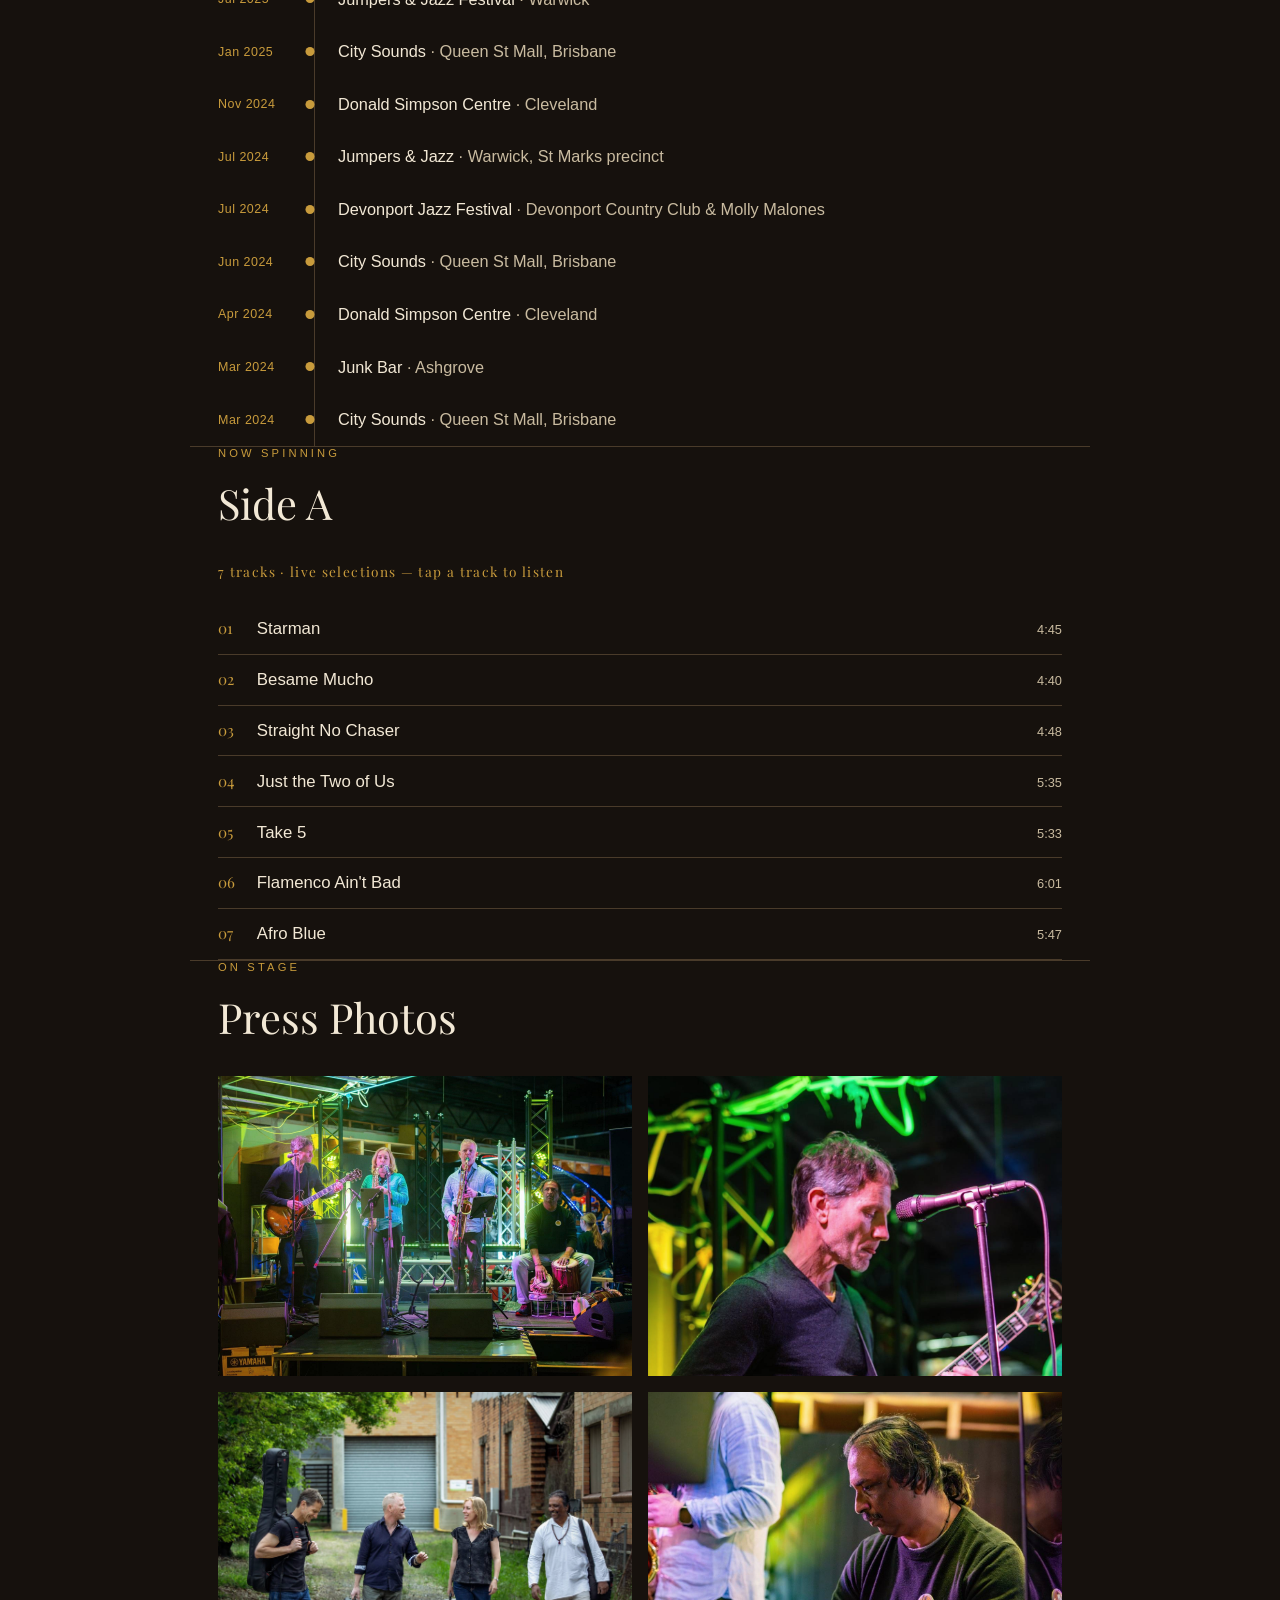
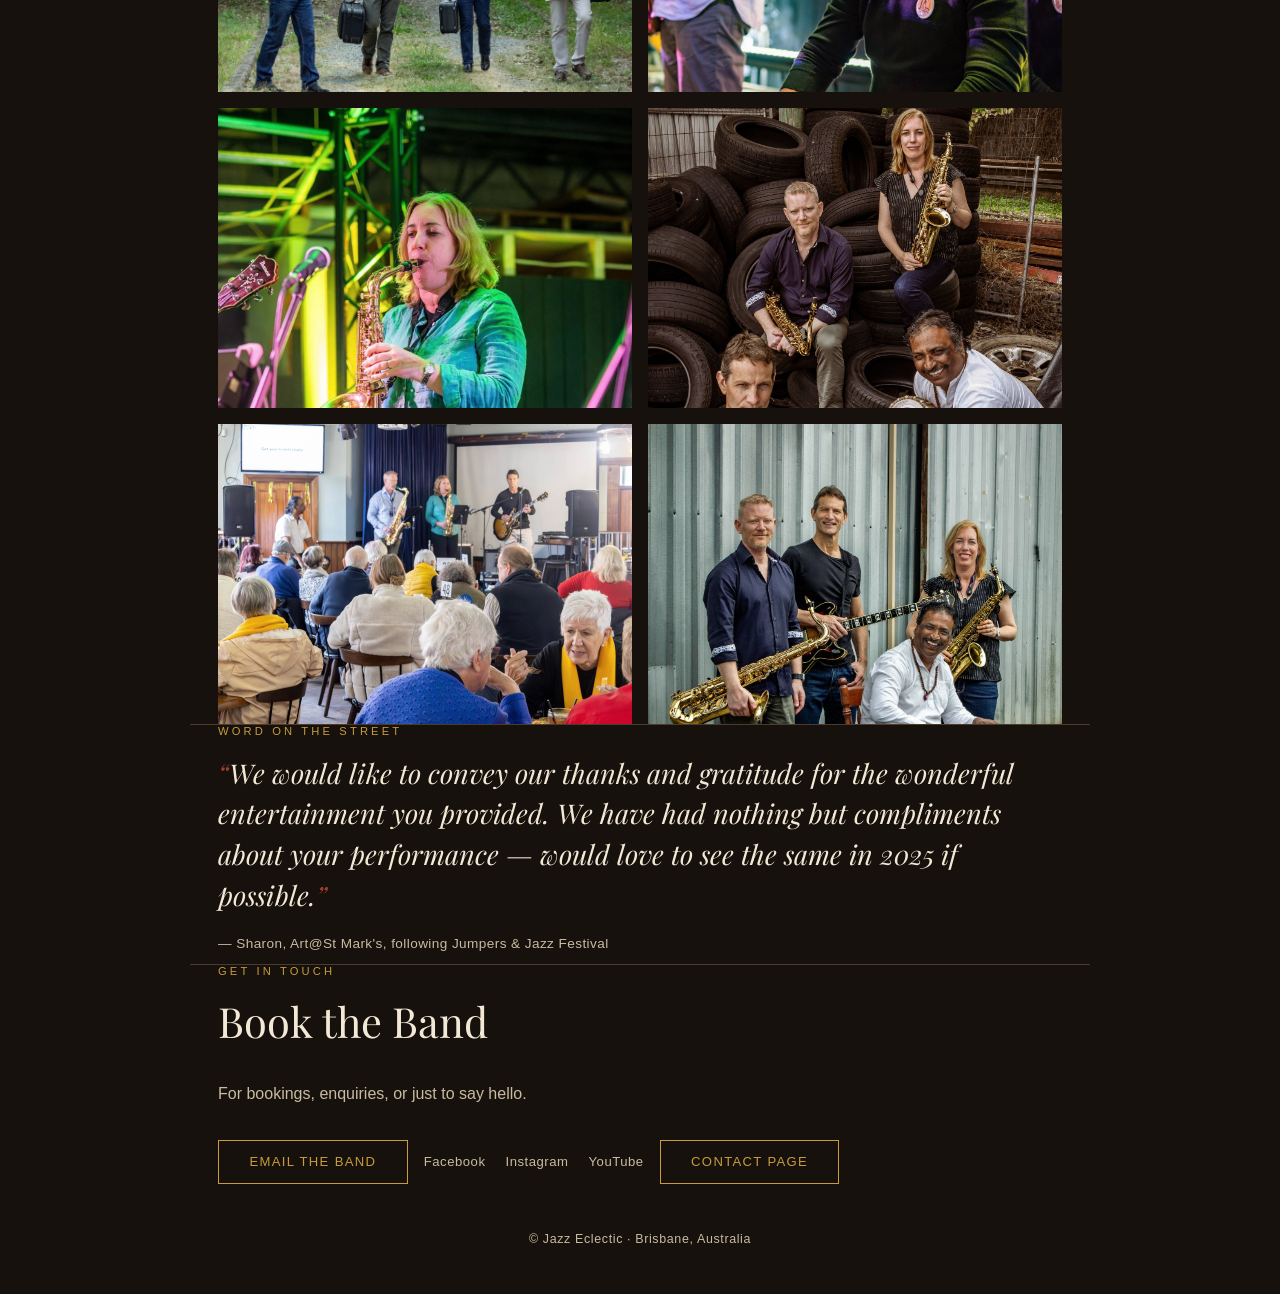
==== commit 3510bfcb: "feat: hero — drop kicker, move wordmark below the faces, location into bio Removes the "Brisbane · E" ====
--- a/index.html
+++ b/index.html
@@ -59,7 +59,6 @@
     </picture>
     <div class="hero-scrim" aria-hidden="true"></div>
     <div class="wrap hero-inner">
-      <p class="kicker">Brisbane · Est. 2023</p>
       <h1 class="display">Jazz <em>Eclectic</em></h1>
       <div class="hero-rule"></div>
       <p class="hero-sub">Sonorous saxophones, groovin' guitar, mesmerising tablas and more&hellip;</p>
@@ -70,7 +69,7 @@
     <p class="eyebrow">The Band</p>
     <h2 class="display">Liner Notes</h2>
     <div class="bio">
-      <p>Jazz Eclectic, formed in 2023, is a dynamic ensemble featuring Dave Fernandez on tablas and dholak, Katrina Fawns on alto sax and flute, Trent Jordan on tenor and soprano sax, and Calvin Raison on guitar. Our band name reflects our repertoire's diversity, encompassing a wide range of jazz styles, from standards and Latin jazz to funk and modern popular tunes.</p>
+      <p>Jazz Eclectic is a Brisbane ensemble, formed in 2023, featuring Dave Fernandez on tablas and dholak, Katrina Fawns on alto sax and flute, Trent Jordan on tenor and soprano sax, and Calvin Raison on guitar. Our band name reflects our repertoire's diversity, encompassing a wide range of jazz styles, from standards and Latin jazz to funk and modern popular tunes.</p>
       <p>Our unique lineup creates a distinctive sound characterised by beautiful saxophone harmonies and innovative rhythms introduced through Indian percussion instruments and guitar. Our performances feature songs outside the standard jazz repertoire &mdash; alongside lesser-heard standards and Latin jazz pieces &mdash; arranged to groove and engage.</p>
     </div>
     <div class="members">
--- a/css/main.css
+++ b/css/main.css
@@ -55,11 +55,6 @@
   object-fit: cover; object-position: 50% 38%; /* portrait source: faces in the upper ~65% */
   filter: saturate(0.85);
 }
-/* Wide viewports get the landscape source (see <picture> in index.html) — faces sit at
-   roughly 45% down the frame there, so re-centre the crop for it. */
-@media (min-aspect-ratio: 4/5) {
-  .hero-bg { object-position: 50% 45%; }
-}
 /* Warm charcoal scrim: heavy at the title band, lighter above so the faces still read,
    fading to the page ground at the bottom edge for a seamless hand-off into the bio. */
 .hero-scrim {
@@ -75,11 +70,23 @@
   z-index: 2; pointer-events: none;
 }
 .hero-inner { position: relative; z-index: 3; }
-.hero h1, .hero .kicker, .hero .hero-sub { text-shadow: 0 2px 18px rgba(0,0,0,0.55); }
-.kicker {
-  font-size: 0.72rem; letter-spacing: 0.32em; text-transform: uppercase;
-  color: var(--gold); margin: 0 0 1.4rem;
+/* Wide viewports get the landscape source (see <picture> in index.html). Faces are laid out
+   on a diagonal — Calvin top-centre, Trent centre-left, Katrina centre-right, Dave lower-left —
+   so the wordmark is pushed below vertical centre to sit over the instruments rather than
+   over faces. The scrim's dark ellipse moves with it. On the portrait/mobile source faces sit
+   top AND bottom, so centred text (the default) is already the clear zone there. */
+@media (min-aspect-ratio: 4/5) {
+  .hero-bg { object-position: 50% 42%; }
+  .hero { justify-content: flex-end; }
+  .hero-inner { padding-bottom: clamp(3.5rem, 9vh, 7rem); }
+  .hero::before { top: 74%; }
+  .hero-scrim {
+    background:
+      radial-gradient(ellipse 58% 40% at 50% 74%, rgba(22,17,13,0.74) 0%, rgba(22,17,13,0.45) 55%, transparent 100%),
+      linear-gradient(to bottom, rgba(22,17,13,0.42) 0%, rgba(22,17,13,0.22) 30%, rgba(22,17,13,0.6) 72%, var(--bg) 100%);
+  }
 }
+.hero h1, .hero .hero-sub { text-shadow: 0 2px 18px rgba(0,0,0,0.55); }
 .hero h1 {
   font-size: clamp(3.2rem, 10vw, 6.4rem);
   line-height: 0.95; margin: 0; font-weight: 400;
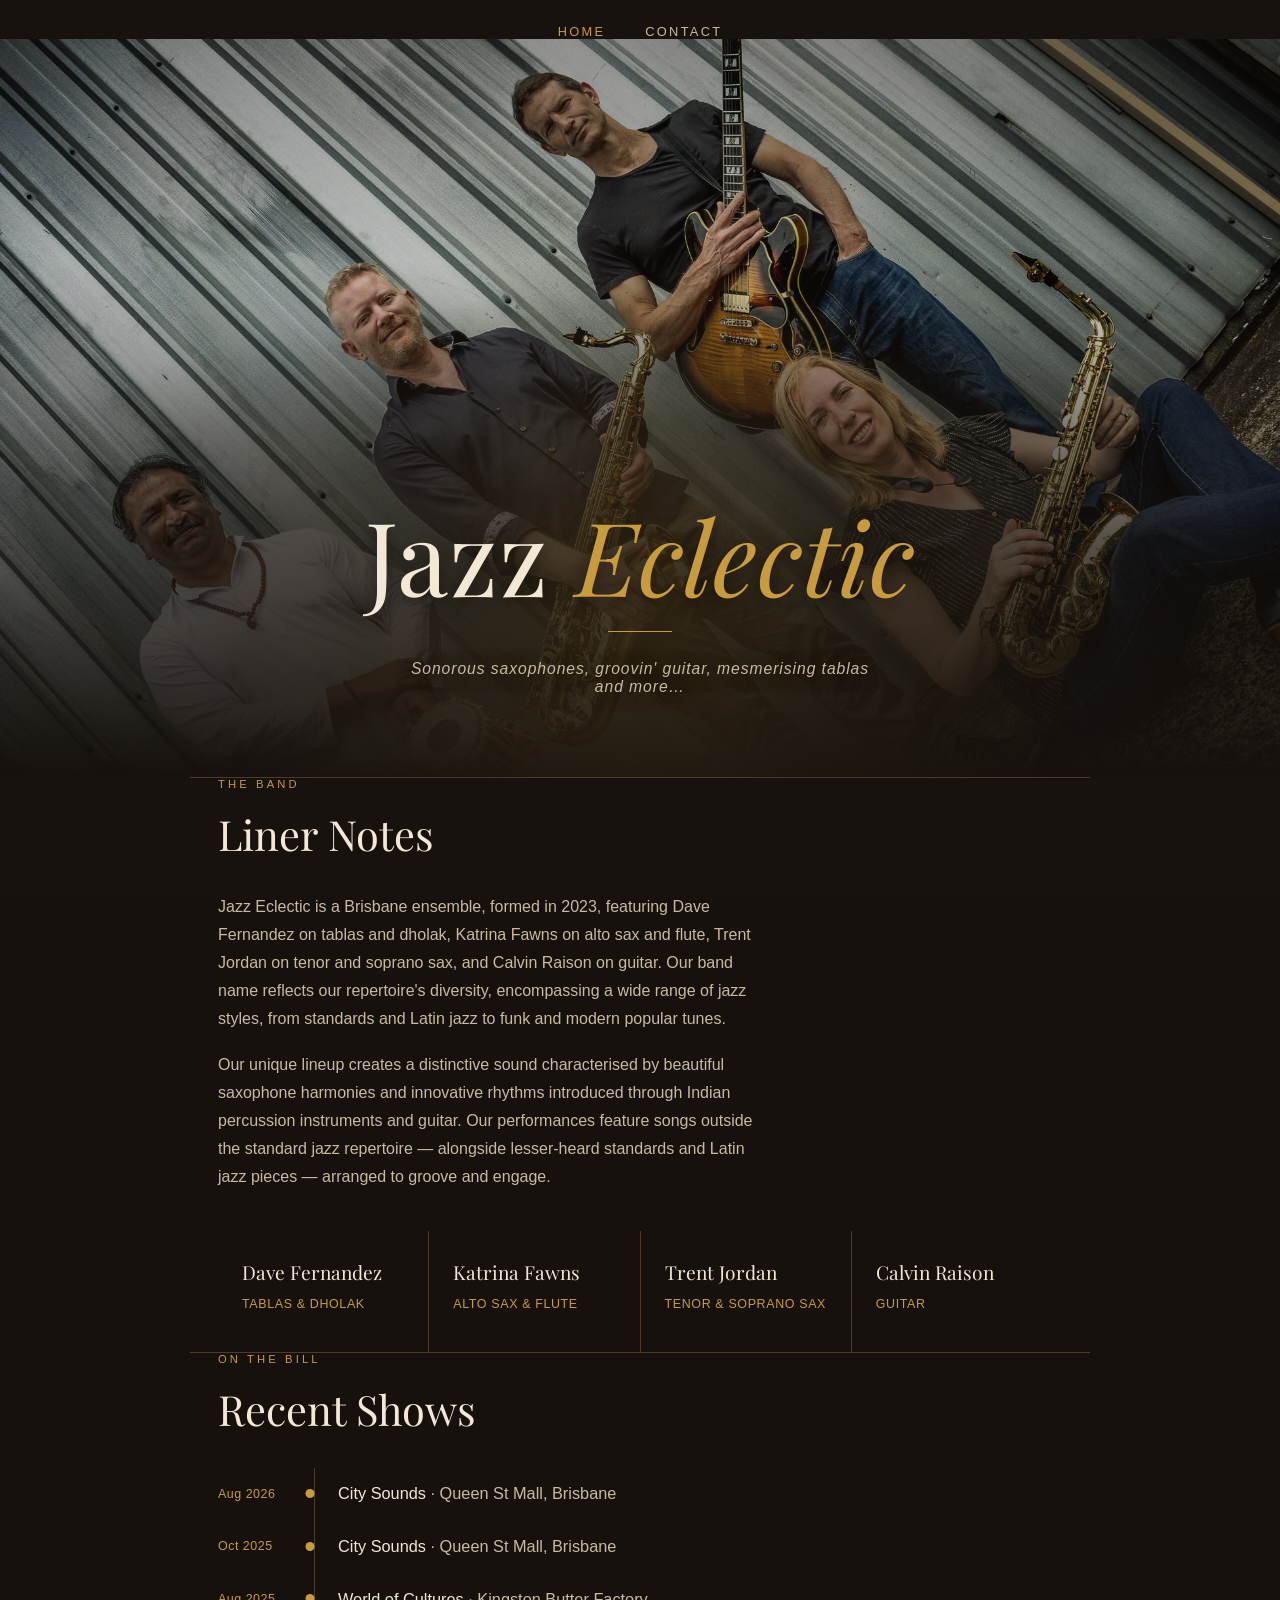
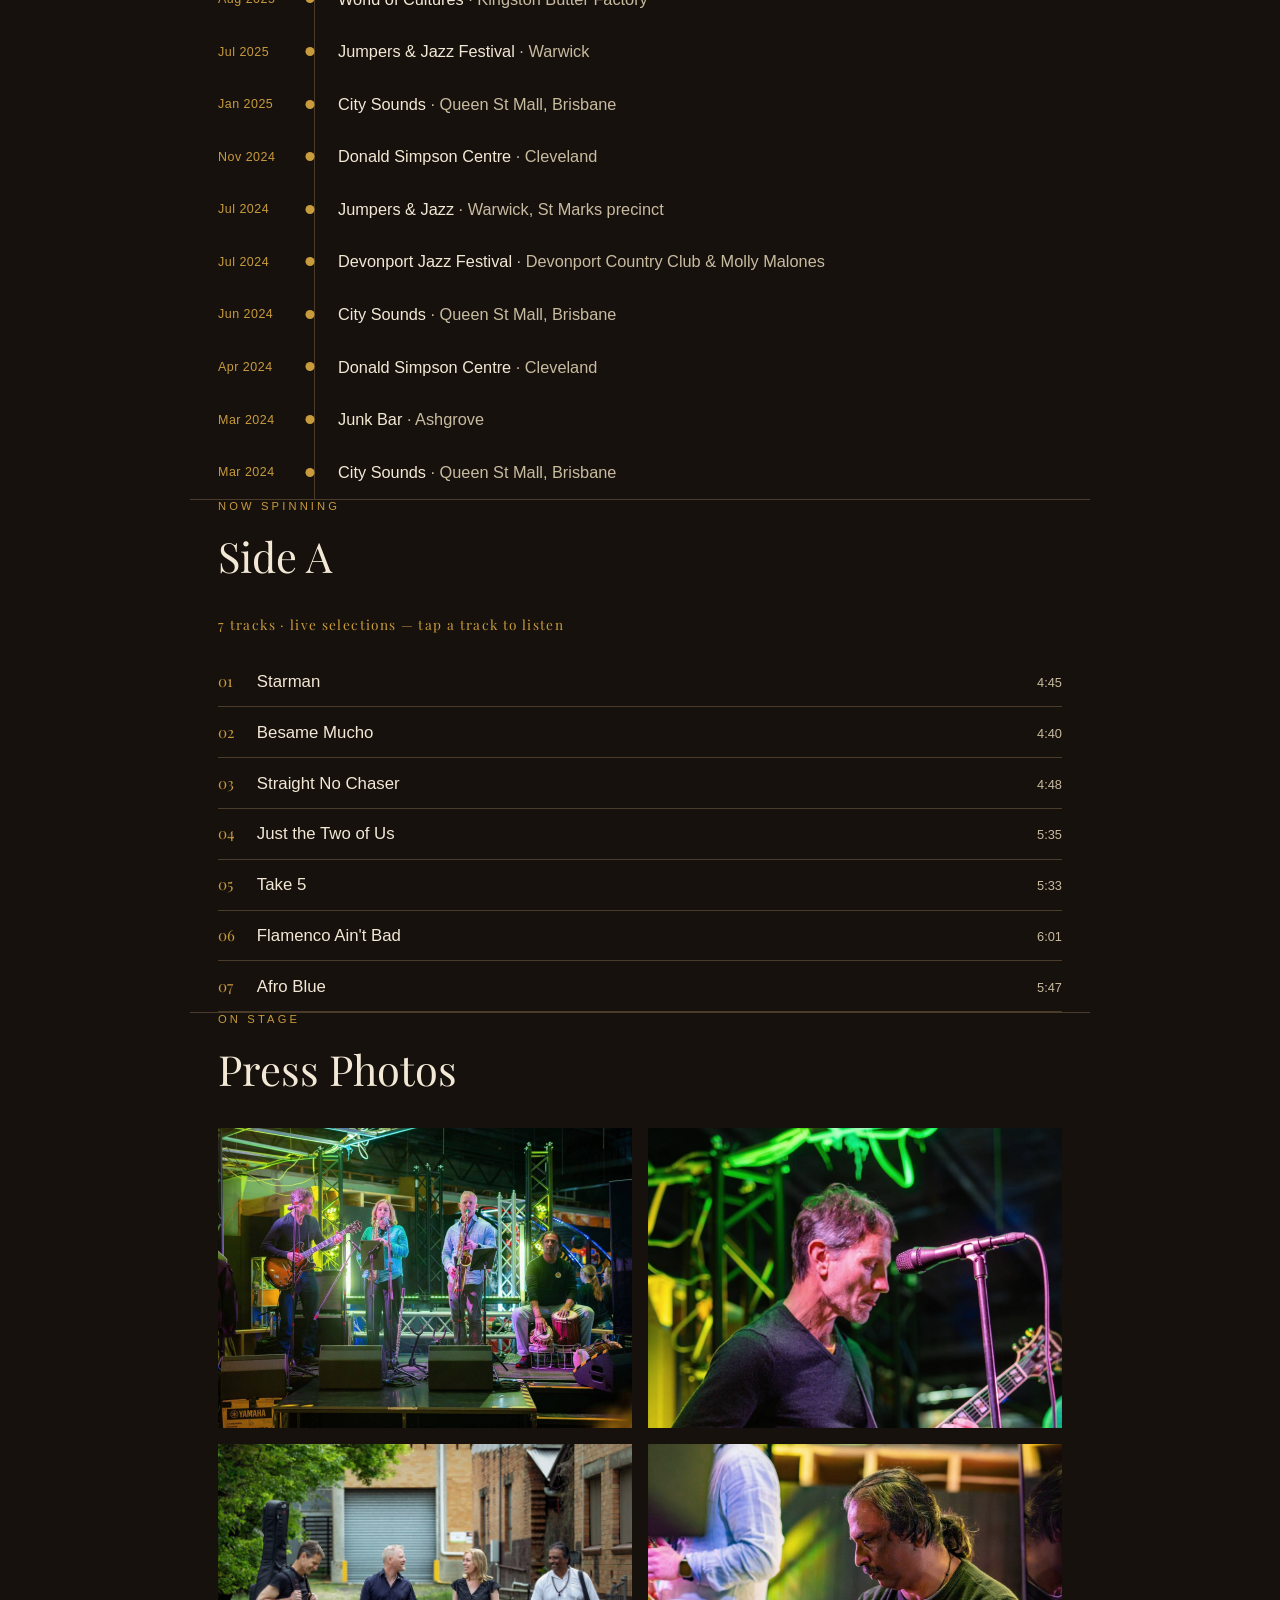
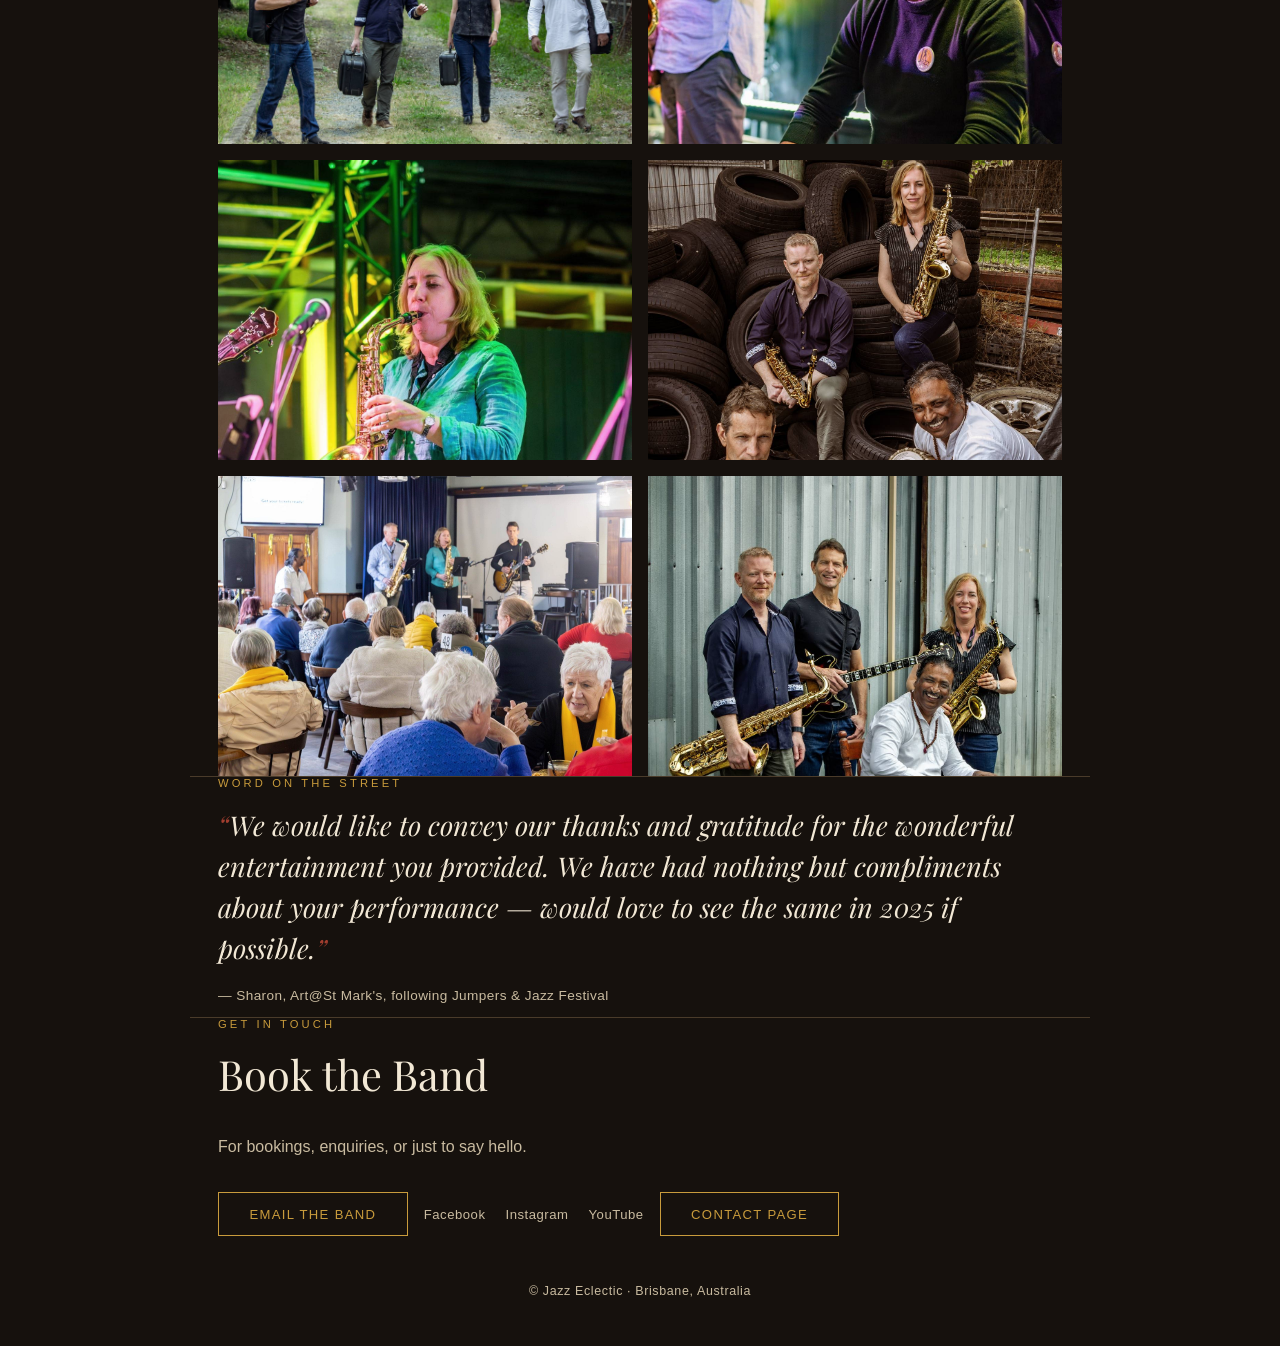
==== commit 419e381a: "content: add Aug 2026 City Sounds show (Queen St Mall) Co-Authored-By: Claude Fable 5 <noreply@anthr" ====
--- a/index.html
+++ b/index.html
@@ -84,6 +84,7 @@
     <p class="eyebrow">On the Bill</p>
     <h2 class="display">Recent Shows</h2>
     <ul class="bill">
+      <li><span class="when">Aug 2026</span><span class="what">City Sounds <span class="venue">&middot; Queen St Mall, Brisbane</span></span></li>
       <li><span class="when">Oct 2025</span><span class="what">City Sounds <span class="venue">&middot; Queen St Mall, Brisbane</span></span></li>
       <li><span class="when">Aug 2025</span><span class="what">World of Cultures <span class="venue">&middot; Kingston Butter Factory</span></span></li>
       <li><span class="when">Jul 2025</span><span class="what">Jumpers &amp; Jazz Festival <span class="venue">&middot; Warwick</span></span></li>
